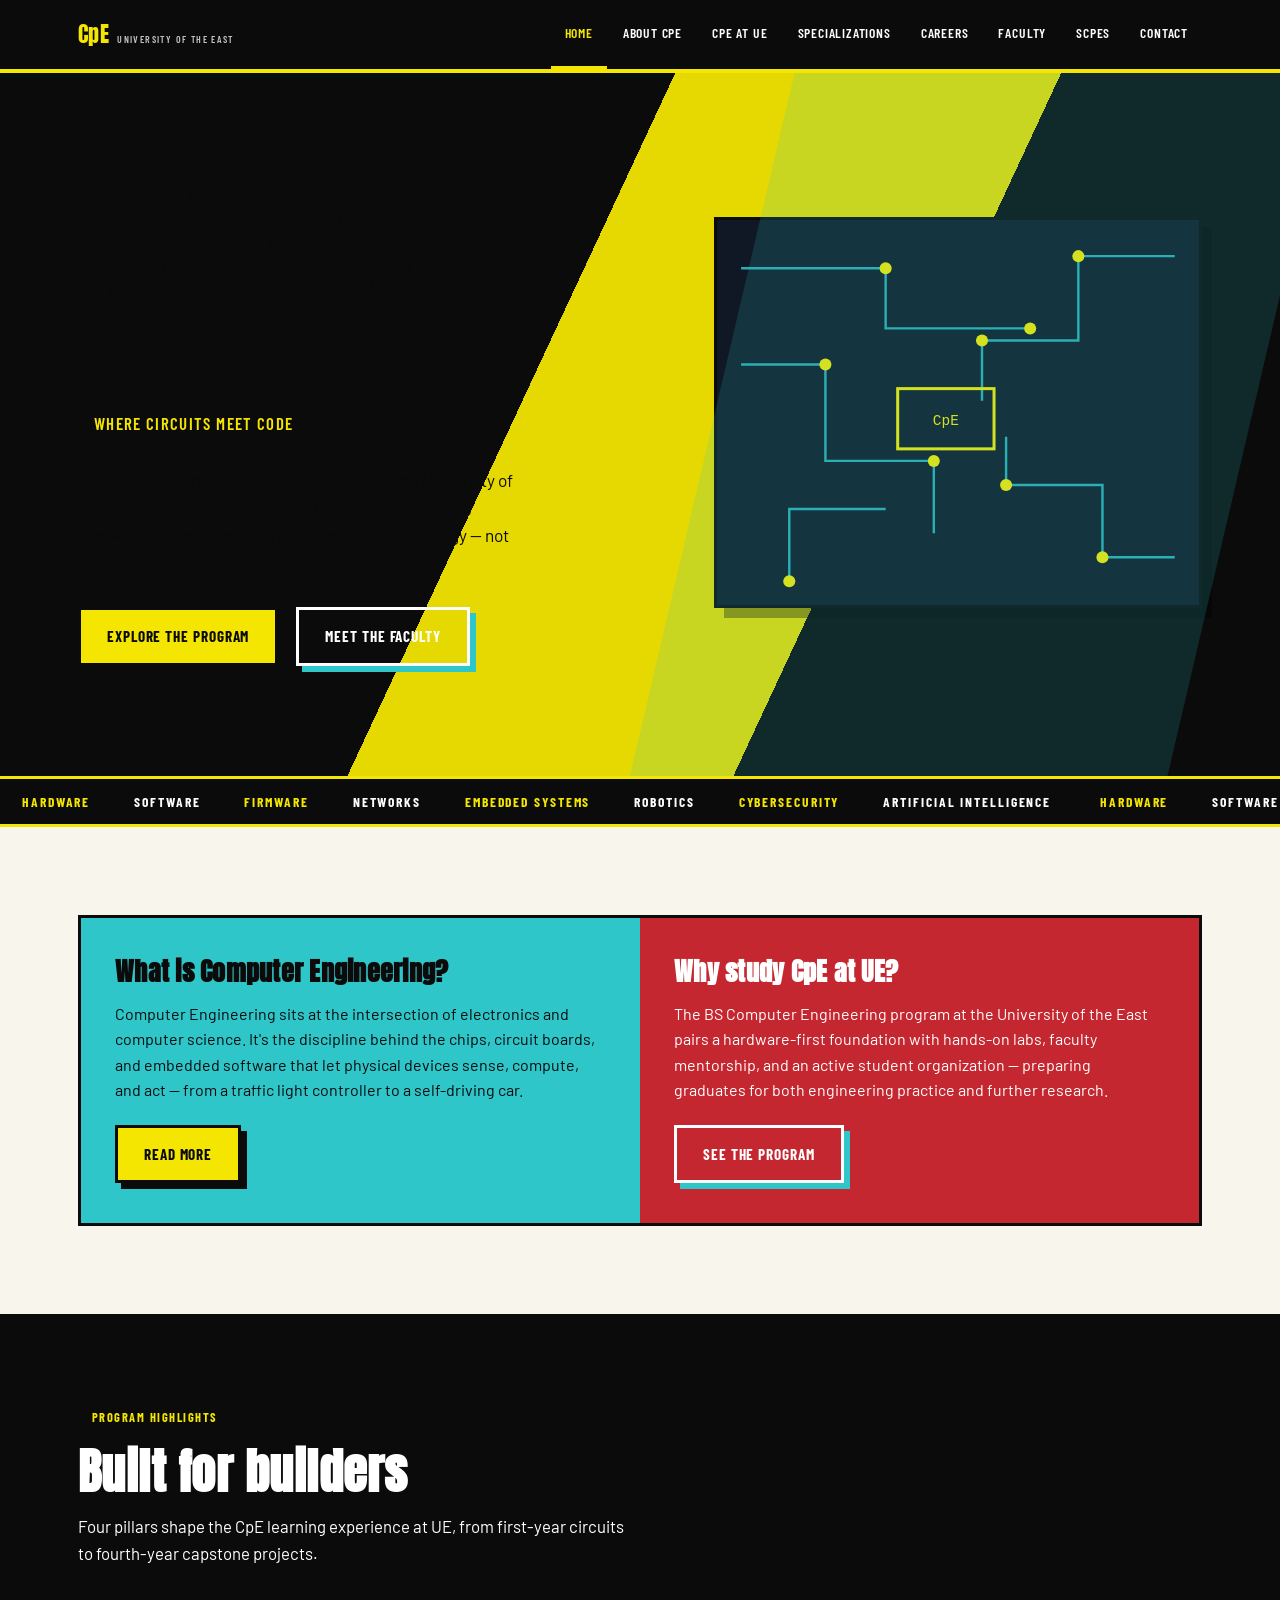
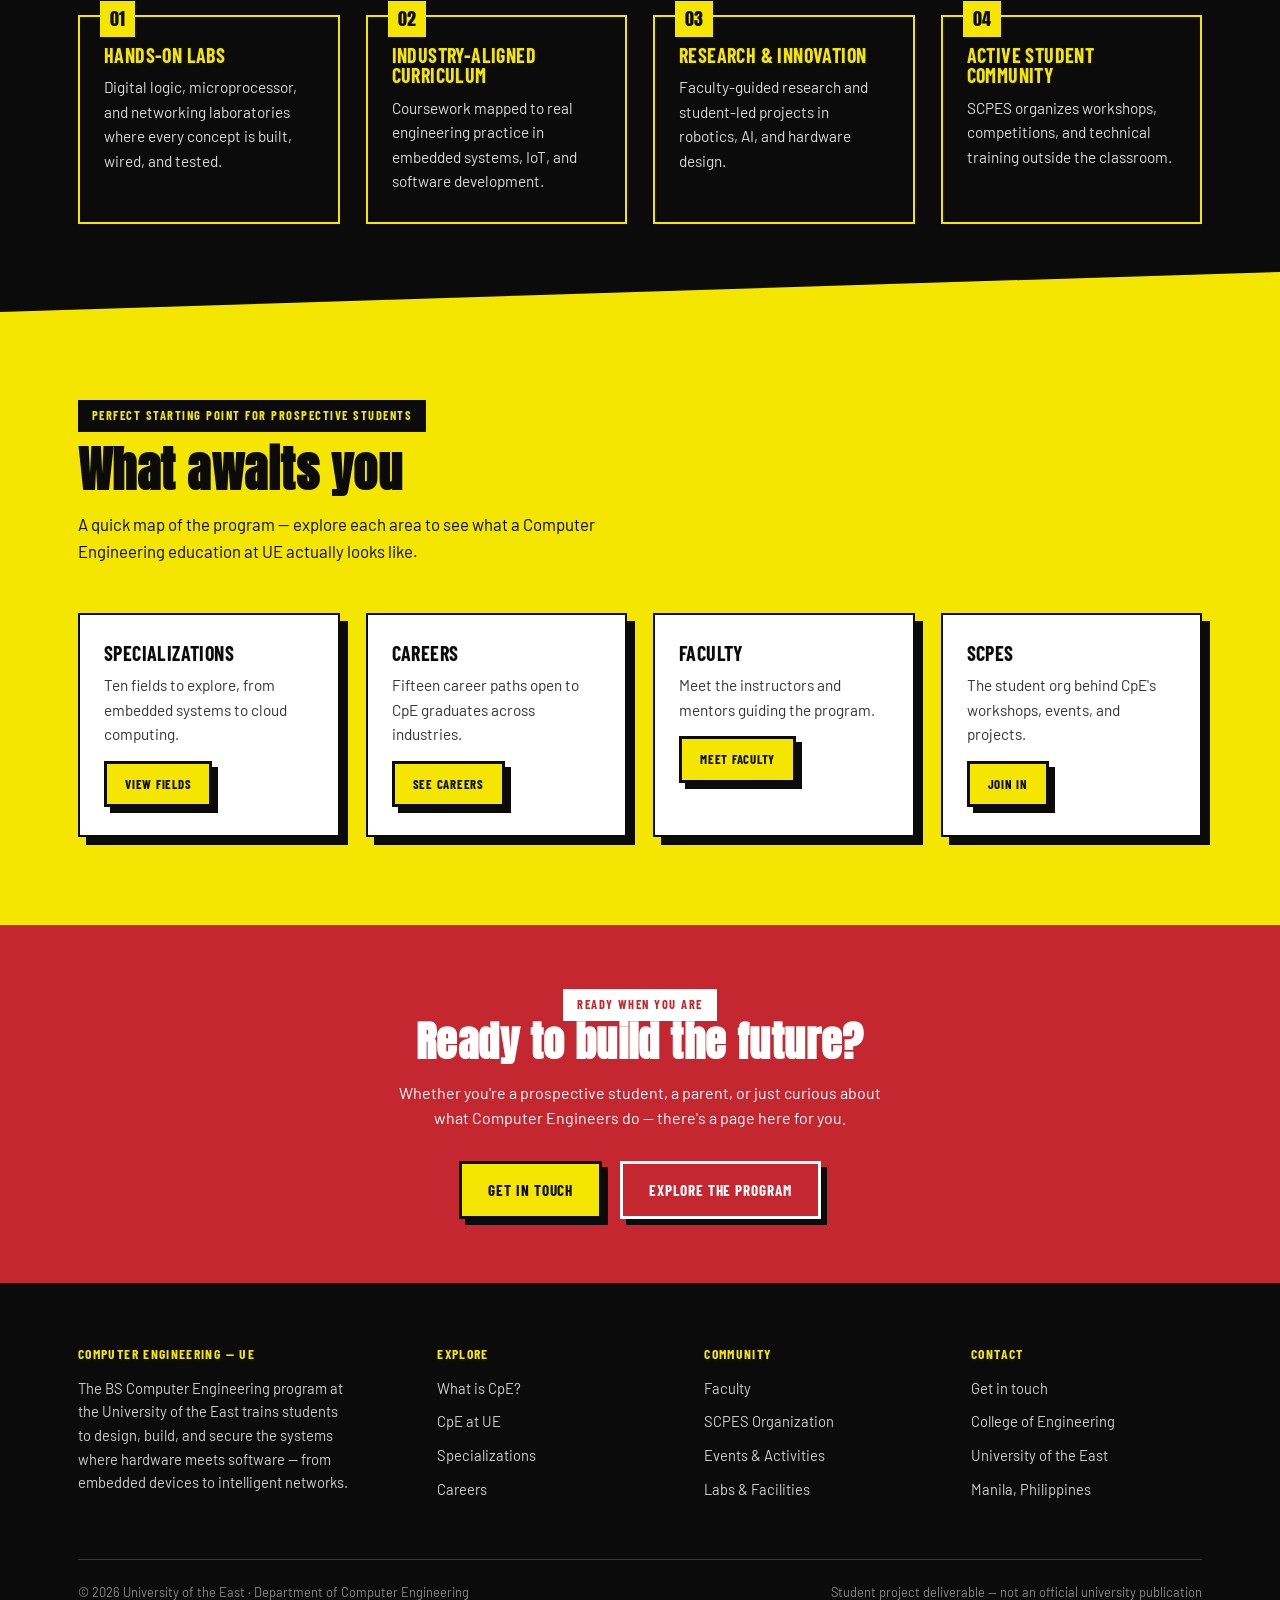
==== index.html @ 178df2a8 "first code" ====
<!DOCTYPE html>
<html lang="en">
<head>
<meta charset="UTF-8">
<meta name="viewport" content="width=device-width, initial-scale=1.0">
<title>Home | UE Computer Engineering</title>
<meta name="description" content="BS Computer Engineering at the University of the East — where circuits meet code.">
<link rel="stylesheet" href="css/style.css">

</head>
<body>
<header class="site-nav">
  <div class="wrap">
    <a href="index.html" class="brand">CpE<small>University&nbsp;of&nbsp;the&nbsp;East</small></a>
    <nav class="nav-links" aria-label="Primary">
      <a href="index.html" class="current">Home</a><a href="about-cpe.html">About CpE</a><a href="cpe-ue.html">CpE at UE</a><a href="specializations.html">Specializations</a><a href="careers.html">Careers</a><a href="faculty.html">Faculty</a><a href="scpes.html">SCPES</a><a href="contact.html">Contact</a>
    </nav>
  </div>
</header>

<section class="hero">
  <div class="wrap">
    <div class="hero-copy">
      <h1><span>COMPUTER</span><span>ENGINEERING</span><span>AT&nbsp;UE</span></h1>
      <span class="subline">Where circuits meet code</span>
      <p class="lede">A four-year Bachelor of Science program at the University of the East for
        students who want to design the hardware, firmware, and systems that power modern
        technology &mdash; not just the software that runs on top of it.</p>
      <div class="btn-row">
        <a class="btn" href="about-cpe.html">Explore the Program</a>
        <a class="btn btn-ghost" href="faculty.html">Meet the Faculty</a>
      </div>
    </div>
    <div class="circuit-panel" aria-hidden="true">
      <svg viewBox="0 0 400 320" xmlns="http://www.w3.org/2000/svg">
        <rect width="400" height="320" fill="#101826"/>
        <g stroke="#2FC6C9" stroke-width="2" fill="none" opacity="0.85">
          <path d="M20 40 H140 V90 H260"/>
          <path d="M20 120 H90 V200 H180 V260"/>
          <path d="M380 30 H300 V100 H220 V150"/>
          <path d="M380 280 H320 V220 H240 V180"/>
          <path d="M60 300 V240 H140"/>
        </g>
        <g fill="#F4E600">
          <circle cx="140" cy="40" r="5"/>
          <circle cx="260" cy="90" r="5"/>
          <circle cx="90" cy="120" r="5"/>
          <circle cx="180" cy="200" r="5"/>
          <circle cx="60" cy="300" r="5"/>
          <circle cx="300" cy="30" r="5"/>
          <circle cx="220" cy="100" r="5"/>
          <circle cx="320" cy="280" r="5"/>
          <circle cx="240" cy="220" r="5"/>
        </g>
        <rect x="150" y="140" width="80" height="50" fill="none" stroke="#F4E600" stroke-width="2.5"/>
        <text x="190" y="170" fill="#F4E600" font-family="monospace" font-size="12" text-anchor="middle">CpE</text>
      </svg>
    </div>
  </div>
</section>

<div class="ticker" aria-hidden="true">
  <div class="ticker-track">
    <span class="hi">HARDWARE</span><span>SOFTWARE</span><span class="hi">FIRMWARE</span><span>NETWORKS</span><span class="hi">EMBEDDED SYSTEMS</span><span>ROBOTICS</span><span class="hi">CYBERSECURITY</span><span>ARTIFICIAL INTELLIGENCE</span>
    <span class="hi">HARDWARE</span><span>SOFTWARE</span><span class="hi">FIRMWARE</span><span>NETWORKS</span><span class="hi">EMBEDDED SYSTEMS</span><span>ROBOTICS</span><span class="hi">CYBERSECURITY</span><span>ARTIFICIAL INTELLIGENCE</span>
  </div>
</div>

<section class="section section-paper">
  <div class="wrap">
    <div class="panel-split">
      <div class="panel panel-teal">
        <h3>What is Computer Engineering?</h3>
        <p>Computer Engineering sits at the intersection of electronics and computer
          science. It's the discipline behind the chips, circuit boards, and embedded
          software that let physical devices sense, compute, and act &mdash; from a
          traffic light controller to a self-driving car.</p>
        <div class="btn-row" style="margin-top:22px;">
          <a class="btn" href="about-cpe.html">Read more</a>
        </div>
      </div>
      <div class="panel panel-red">
        <h3>Why study CpE at UE?</h3>
        <p>The BS Computer Engineering program at the University of the East pairs a
          hardware-first foundation with hands-on labs, faculty mentorship, and an
          active student organization &mdash; preparing graduates for both engineering
          practice and further research.</p>
        <div class="btn-row" style="margin-top:22px;">
          <a class="btn btn-ghost" href="cpe-ue.html">See the program</a>
        </div>
      </div>
    </div>
  </div>
</section>

<section class="section section-ink">
  <div class="wrap">
    <div class="section-head">
      <span class="tag">Program highlights</span>
      <h2>Built for builders</h2>
      <p>Four pillars shape the CpE learning experience at UE, from first-year circuits
        to fourth-year capstone projects.</p>
    </div>
    <div class="grid grid-4">
      <div class="card"><span class="num">01</span><h3>Hands-on labs</h3><p>Digital logic, microprocessor, and networking laboratories where every concept is built, wired, and tested.</p></div>
      <div class="card"><span class="num">02</span><h3>Industry-aligned curriculum</h3><p>Coursework mapped to real engineering practice in embedded systems, IoT, and software development.</p></div>
      <div class="card"><span class="num">03</span><h3>Research &amp; innovation</h3><p>Faculty-guided research and student-led projects in robotics, AI, and hardware design.</p></div>
      <div class="card"><span class="num">04</span><h3>Active student community</h3><p>SCPES organizes workshops, competitions, and technical training outside the classroom.</p></div>
    </div>
  </div>
</section>

<section class="section section-yellow slant-top">
  <div class="wrap">
    <div class="section-head">
      <span class="tag">Perfect starting point for prospective students</span>
      <h2>What awaits you</h2>
      <p>A quick map of the program &mdash; explore each area to see what a Computer
        Engineering education at UE actually looks like.</p>
    </div>
    <div class="grid grid-4">
      <div class="card-light card" style="background:#fff;color:var(--ink);border:2px solid var(--ink);box-shadow:8px 8px 0 var(--ink);">
        <h3 style="color:var(--ink);">Specializations</h3>
        <p style="color:#333;">Ten fields to explore, from embedded systems to cloud computing.</p>
        <p style="margin-top:14px;"><a class="btn" style="padding:10px 18px;font-size:.8rem;" href="specializations.html">View fields</a></p>
      </div>
      <div class="card-light card" style="background:#fff;color:var(--ink);border:2px solid var(--ink);box-shadow:8px 8px 0 var(--ink);">
        <h3 style="color:var(--ink);">Careers</h3>
        <p style="color:#333;">Fifteen career paths open to CpE graduates across industries.</p>
        <p style="margin-top:14px;"><a class="btn" style="padding:10px 18px;font-size:.8rem;" href="careers.html">See careers</a></p>
      </div>
      <div class="card-light card" style="background:#fff;color:var(--ink);border:2px solid var(--ink);box-shadow:8px 8px 0 var(--ink);">
        <h3 style="color:var(--ink);">Faculty</h3>
        <p style="color:#333;">Meet the instructors and mentors guiding the program.</p>
        <p style="margin-top:14px;"><a class="btn" style="padding:10px 18px;font-size:.8rem;" href="faculty.html">Meet faculty</a></p>
      </div>
      <div class="card-light card" style="background:#fff;color:var(--ink);border:2px solid var(--ink);box-shadow:8px 8px 0 var(--ink);">
        <h3 style="color:var(--ink);">SCPES</h3>
        <p style="color:#333;">The student org behind CpE's workshops, events, and projects.</p>
        <p style="margin-top:14px;"><a class="btn" style="padding:10px 18px;font-size:.8rem;" href="scpes.html">Join in</a></p>
      </div>
    </div>
  </div>
</section>

<section class="cta-band">
  <div class="wrap">
    <span class="tag" style="background:#fff;color:var(--red);">Ready when you are</span>
    <h2>Ready to build the future?</h2>
    <p>Whether you're a prospective student, a parent, or just curious about what
      Computer Engineers do &mdash; there's a page here for you.</p>
    <div class="btn-row">
      <a class="btn" href="contact.html">Get in touch</a>
      <a class="btn btn-ghost" style="box-shadow:6px 6px 0 var(--ink);" href="cpe-ue.html">Explore the program</a>
    </div>
  </div>
</section>

<footer>
  <div class="wrap">
    <div class="footer-grid">
      <div>
        <h4>Computer Engineering &mdash; UE</h4>
        <p style="color:#CFCFCF;font-size:.92rem;max-width:34ch;">
          The BS Computer Engineering program at the University of the East trains
          students to design, build, and secure the systems where hardware meets
          software &mdash; from embedded devices to intelligent networks.
        </p>
      </div>
      <div>
        <h4>Explore</h4>
        <ul>
          <li><a href="about-cpe.html">What is CpE?</a></li>
          <li><a href="cpe-ue.html">CpE at UE</a></li>
          <li><a href="specializations.html">Specializations</a></li>
          <li><a href="careers.html">Careers</a></li>
        </ul>
      </div>
      <div>
        <h4>Community</h4>
        <ul>
          <li><a href="faculty.html">Faculty</a></li>
          <li><a href="scpes.html">SCPES Organization</a></li>
          <li><a href="scpes.html#events">Events &amp; Activities</a></li>
          <li><a href="cpe-ue.html#labs">Labs &amp; Facilities</a></li>
        </ul>
      </div>
      <div>
        <h4>Contact</h4>
        <ul>
          <li><a href="contact.html">Get in touch</a></li>
          <li>College of Engineering</li>
          <li>University of the East</li>
          <li>Manila, Philippines</li>
        </ul>
      </div>
    </div>
    <div class="footer-bottom">
      <span>&copy; 2026 University of the East &middot; Department of Computer Engineering</span>
      <span>Student project deliverable &mdash; not an official university publication</span>
    </div>
  </div>
</footer>
</body>
</html>
---- css/style.css ----
/* ============================================================
   UE COMPUTER ENGINEERING — SITE STYLESHEET
   Visual language borrowed from the Persona 4 Revival hype page:
   acid yellow / ink black / circuit teal, diagonal cuts, chunky
   outlined buttons, condensed poster type. Grounded in the CpE
   subject with a circuit-trace motif instead of game artwork.
   ============================================================ */

@import url('https://fonts.googleapis.com/css2?family=Anton&family=Barlow+Condensed:wght@500;600;700&family=Barlow:wght@400;500;600&display=swap');

:root{
  --yellow:#F4E600;
  --yellow-deep:#D9CE00;
  --ink:#0B0B0C;
  --ink-soft:#17181B;
  --navy:#101826;
  --navy-soft:#1B2740;
  --teal:#2FC6C9;
  --teal-deep:#1D9EA1;
  --red:#C4272F;
  --paper:#F7F5EC;
  --line:rgba(0,0,0,.18);
  --line-light:rgba(255,255,255,.18);

  --font-display:'Anton', sans-serif;
  --font-head:'Barlow Condensed', sans-serif;
  --font-body:'Barlow', sans-serif;

  --maxw:1180px;
}

*{box-sizing:border-box;}
html{scroll-behavior:smooth;}
body{
  margin:0;
  font-family:var(--font-body);
  color:var(--ink);
  background:var(--paper);
  line-height:1.6;
  -webkit-font-smoothing:antialiased;
}
img{max-width:100%;display:block;}
a{color:inherit;text-decoration:none;}
ul{margin:0;padding:0;list-style:none;}
h1,h2,h3,h4{margin:0;font-family:var(--font-display);letter-spacing:.01em;line-height:1.02;}
p{max-width:62ch;}
:focus-visible{outline:3px solid var(--teal);outline-offset:2px;}

.wrap{max-width:var(--maxw);margin:0 auto;padding:0 28px;}

/* ---------- NAV ---------- */
.site-nav{
  position:sticky;top:0;z-index:50;
  background:var(--ink);
  border-bottom:4px solid var(--yellow);
}
.site-nav .wrap{
  display:flex;align-items:center;justify-content:space-between;
  min-height:66px;
}
.brand{
  display:flex;align-items:baseline;gap:8px;
  font-family:var(--font-display);
  color:var(--yellow);
  font-size:1.35rem;
  letter-spacing:.02em;
}
.brand small{
  font-family:var(--font-head);
  color:#fff;
  font-size:.62rem;
  letter-spacing:.14em;
  font-weight:600;
  text-transform:uppercase;
  opacity:.75;
}
.nav-links{
  display:flex;flex-wrap:wrap;gap:2px;
  font-family:var(--font-head);
  font-weight:600;
  font-size:.85rem;
  letter-spacing:.06em;
  text-transform:uppercase;
}
.nav-links a{
  color:#fff;
  padding:22px 14px;
  display:inline-block;
  border-bottom:3px solid transparent;
  transition:color .15s ease, border-color .15s ease;
}
.nav-links a:hover{color:var(--yellow);}
.nav-links a.current{color:var(--yellow);border-color:var(--yellow);}

/* ---------- BUTTONS ---------- */
.btn{
  display:inline-flex;align-items:center;gap:10px;
  font-family:var(--font-head);
  font-weight:700;
  font-size:.95rem;
  letter-spacing:.06em;
  text-transform:uppercase;
  padding:14px 26px;
  border:3px solid var(--ink);
  background:var(--yellow);
  color:var(--ink);
  box-shadow:6px 6px 0 var(--ink);
  transition:transform .12s ease, box-shadow .12s ease;
}
.btn:hover{transform:translate(-3px,-3px);box-shadow:9px 9px 0 var(--ink);}
.btn:active{transform:translate(0,0);box-shadow:3px 3px 0 var(--ink);}
.btn-ghost{
  background:transparent;
  color:#fff;
  border-color:#fff;
  box-shadow:6px 6px 0 var(--teal);
}
.btn-ghost:hover{box-shadow:9px 9px 0 var(--teal);}
.btn-row{display:flex;flex-wrap:wrap;gap:18px;margin-top:30px;}

/* ---------- LABEL / TAG ---------- */
.tag{
  display:inline-block;
  font-family:var(--font-head);
  font-weight:700;
  font-size:.78rem;
  letter-spacing:.12em;
  text-transform:uppercase;
  background:var(--ink);
  color:var(--yellow);
  padding:6px 14px;
}
.tag-teal{background:var(--teal);color:var(--ink);}

/* ---------- HERO ---------- */
.hero{
  position:relative;
  background:var(--ink);
  color:#fff;
  overflow:hidden;
  padding:86px 0 110px;
}
.hero::before{
  content:"";
  position:absolute;inset:0;
  background:
    linear-gradient(115deg, transparent 0 42%, var(--yellow) 42% 66%, transparent 66% 100%);
  opacity:.94;
}
.hero::after{
  content:"";
  position:absolute; right:-6%; top:-15%;
  width:60%; height:140%;
  background:var(--teal);
  clip-path:polygon(30% 0, 100% 0, 70% 100%, 0% 100%);
  opacity:.16;
}
.hero .wrap{position:relative;display:grid;grid-template-columns:1.1fr .9fr;gap:40px;align-items:center;}
.hero-copy h1{
  font-size:clamp(2.6rem, 6vw, 4.6rem);
  color:var(--ink);
  text-shadow:3px 3px 0 rgba(255,255,255,.0);
}
.hero-copy h1 span{display:block;}
.hero-copy .subline{
  margin-top:18px;
  display:inline-block;
  background:var(--ink);
  color:var(--yellow);
  font-family:var(--font-head);
  font-weight:600;
  letter-spacing:.08em;
  text-transform:uppercase;
  font-size:1.05rem;
  padding:8px 16px;
}
.hero-copy p.lede{
  color:var(--ink);
  margin-top:22px;
  font-size:1.08rem;
  max-width:46ch;
}
.circuit-panel{
  position:relative;
  background:var(--navy);
  border:3px solid var(--ink);
  min-height:280px;
  box-shadow:10px 10px 0 rgba(0,0,0,.35);
}
.circuit-panel svg{width:100%;height:100%;display:block;}

/* ---------- TICKER ---------- */
.ticker{
  background:var(--ink);
  border-top:3px solid var(--yellow);
  border-bottom:3px solid var(--yellow);
  overflow:hidden;
  white-space:nowrap;
}
.ticker-track{
  display:inline-block;
  padding:12px 0;
  font-family:var(--font-head);
  font-weight:700;
  letter-spacing:.14em;
  text-transform:uppercase;
  font-size:.85rem;
  color:var(--yellow);
  animation:scroll-left 26s linear infinite;
}
.ticker-track span{padding:0 22px;color:#fff;}
.ticker-track span.hi{color:var(--yellow);}
@keyframes scroll-left{
  from{transform:translateX(0);}
  to{transform:translateX(-50%);}
}
@media (prefers-reduced-motion: reduce){
  .ticker-track{animation:none;}
}

/* ---------- SECTION SCAFFOLDING ---------- */
.section{padding:88px 0;position:relative;}
.section-yellow{background:var(--yellow);}
.section-ink{background:var(--ink);color:#fff;}
.section-navy{background:var(--navy);color:#fff;}
.section-paper{background:var(--paper);}

.section-head{margin-bottom:48px;max-width:70ch;}
.section-head h2{
  font-size:clamp(1.9rem, 4vw, 3rem);
}
.section-head .tag{margin-bottom:14px;}
.section-head p{margin-top:16px;font-size:1.05rem;}

.diag-top{clip-path:polygon(0 0, 100% 0, 100% 100%, 0 100%);}
.section.slant-top{margin-top:-40px;padding-top:128px;clip-path:polygon(0 40px,100% 0,100% 100%,0 100%);}
.section.slant-bottom-cut{clip-path:polygon(0 0,100% 0,100% calc(100% - 40px),0 100%);}

/* ---------- GRIDS / CARDS ---------- */
.grid{display:grid;gap:26px;}
.grid-2{grid-template-columns:repeat(2,1fr);}
.grid-3{grid-template-columns:repeat(3,1fr);}
.grid-4{grid-template-columns:repeat(4,1fr);}

.card{
  background:var(--ink);
  color:#fff;
  border:2px solid var(--yellow);
  padding:28px 24px;
  position:relative;
}
.card h3{font-family:var(--font-head);font-weight:700;font-size:1.25rem;text-transform:uppercase;letter-spacing:.02em;color:var(--yellow);margin-bottom:10px;}
.card p{color:#DADADA;font-size:.96rem;margin:0;}
.card .num{
  position:absolute;top:-16px;left:20px;
  background:var(--yellow);color:var(--ink);
  font-family:var(--font-display);
  font-size:1.1rem;
  padding:4px 10px;
}

.card-light{
  background:#fff;
  color:var(--ink);
  border:2px solid var(--ink);
  box-shadow:8px 8px 0 var(--teal);
}
.card-light h3{color:var(--ink);}
.card-light p{color:#333;}

.panel-split{display:grid;grid-template-columns:1fr 1fr;gap:0;border:3px solid var(--ink);}
.panel{padding:40px 34px;}
.panel-teal{background:var(--teal);color:var(--ink);}
.panel-red{background:var(--red);color:#fff;}
.panel h3{font-size:1.6rem;font-family:var(--font-display);margin-bottom:12px;}

/* ---------- LISTS ---------- */
.check-list li{
  position:relative;padding-left:30px;margin-bottom:12px;font-size:1rem;
}
.check-list li::before{
  content:"▸";position:absolute;left:0;top:0;color:var(--teal);font-weight:700;font-size:1.1rem;
}
.section-ink .check-list li::before,
.section-navy .check-list li::before{color:var(--yellow);}

/* ---------- TABLE (careers) ---------- */
.role-list{display:grid;gap:18px;}
.role{
  display:grid;grid-template-columns:220px 1fr;gap:24px;
  background:#fff;border:2px solid var(--ink);padding:22px 26px;
  box-shadow:6px 6px 0 rgba(0,0,0,.08);
}
.role h3{font-family:var(--font-head);font-weight:700;font-size:1.1rem;text-transform:uppercase;color:var(--ink);}
.role p{margin:0;font-size:.95rem;color:#333;}

/* ---------- FACULTY ---------- */
.faculty-card{
  background:#fff;border:2px solid var(--ink);
  box-shadow:8px 8px 0 var(--yellow-deep);
}
.faculty-photo{
  aspect-ratio:4/3.4;
  background:var(--navy);
  display:flex;align-items:center;justify-content:center;
  border-bottom:2px solid var(--ink);
}
.faculty-body{padding:20px 22px;}
.faculty-body h3{font-family:var(--font-head);font-weight:700;font-size:1.15rem;text-transform:uppercase;}
.faculty-role{color:var(--teal-deep);font-family:var(--font-head);font-weight:600;font-size:.85rem;letter-spacing:.05em;text-transform:uppercase;margin:4px 0 10px;}
.faculty-body p{font-size:.92rem;color:#333;margin:0;}

/* ---------- CTA BAND ---------- */
.cta-band{
  background:var(--red);
  color:#fff;
  padding:64px 0;
  text-align:center;
}
.cta-band h2{font-size:clamp(1.8rem,4vw,2.6rem);}
.cta-band p{margin:16px auto 0;color:#fff;max-width:56ch;}
.cta-band .btn-row{justify-content:center;}

/* ---------- FOOTER ---------- */
footer{background:var(--ink);color:#fff;padding:64px 0 26px;}
.footer-grid{display:grid;grid-template-columns:1.4fr 1fr 1fr 1fr;gap:36px;margin-bottom:48px;}
.footer-grid h4{
  font-family:var(--font-head);font-weight:700;font-size:.85rem;
  letter-spacing:.1em;text-transform:uppercase;color:var(--yellow);margin-bottom:16px;
}
.footer-grid li{margin-bottom:10px;font-size:.92rem;color:#CFCFCF;}
.footer-grid a:hover{color:var(--yellow);}
.footer-bottom{
  border-top:1px solid var(--line-light);
  padding-top:22px;
  display:flex;justify-content:space-between;flex-wrap:wrap;gap:10px;
  font-size:.8rem;color:#8a8a8a;
}

/* ---------- FAQ (accordion-free, CSS details) ---------- */
details.faq{
  background:#fff;border:2px solid var(--ink);margin-bottom:14px;padding:0;
}
details.faq summary{
  cursor:pointer;padding:18px 22px;font-family:var(--font-head);font-weight:700;
  text-transform:uppercase;letter-spacing:.02em;font-size:1rem;
  list-style:none;display:flex;justify-content:space-between;align-items:center;
}
details.faq summary::-webkit-details-marker{display:none;}
details.faq summary::after{content:"+";font-family:var(--font-display);font-size:1.3rem;color:var(--teal-deep);}
details.faq[open] summary::after{content:"–";}
details.faq .faq-a{padding:0 22px 20px;color:#333;font-size:.96rem;}

/* ---------- PAGE HEADER (sub-pages) ---------- */
.page-header{
  background:var(--ink);color:#fff;padding:56px 0 70px;position:relative;overflow:hidden;
}
.page-header::after{
  content:"";position:absolute;right:-4%;top:-30%;width:46%;height:180%;
  background:var(--teal);opacity:.14;
  clip-path:polygon(35% 0,100% 0,65% 100%,0 100%);
}
.page-header .tag{margin-bottom:16px;}
.page-header h1{font-size:clamp(2.1rem,5vw,3.3rem);color:var(--yellow);position:relative;}
.page-header p{color:#DADADA;margin-top:14px;font-size:1.05rem;position:relative;}
.crumb{font-family:var(--font-head);font-size:.8rem;letter-spacing:.08em;text-transform:uppercase;color:var(--teal);margin-bottom:10px;position:relative;}

/* ---------- RESPONSIVE ---------- */
@media (max-width:900px){
  .hero .wrap{grid-template-columns:1fr;}
  .grid-4{grid-template-columns:repeat(2,1fr);}
  .grid-3{grid-template-columns:repeat(2,1fr);}
  .grid-2{grid-template-columns:1fr;}
  .panel-split{grid-template-columns:1fr;}
  .footer-grid{grid-template-columns:1fr 1fr;}
  .role{grid-template-columns:1fr;}
}
@media (max-width:640px){
  .site-nav .wrap{flex-direction:column;align-items:flex-start;gap:0;}
  .nav-links{padding-bottom:10px;}
  .nav-links a{padding:10px 10px;}
  .grid-4,.grid-3{grid-template-columns:1fr;}
  .footer-grid{grid-template-columns:1fr;}
  .hero{padding:56px 0 70px;}
  .section{padding:60px 0;}
}
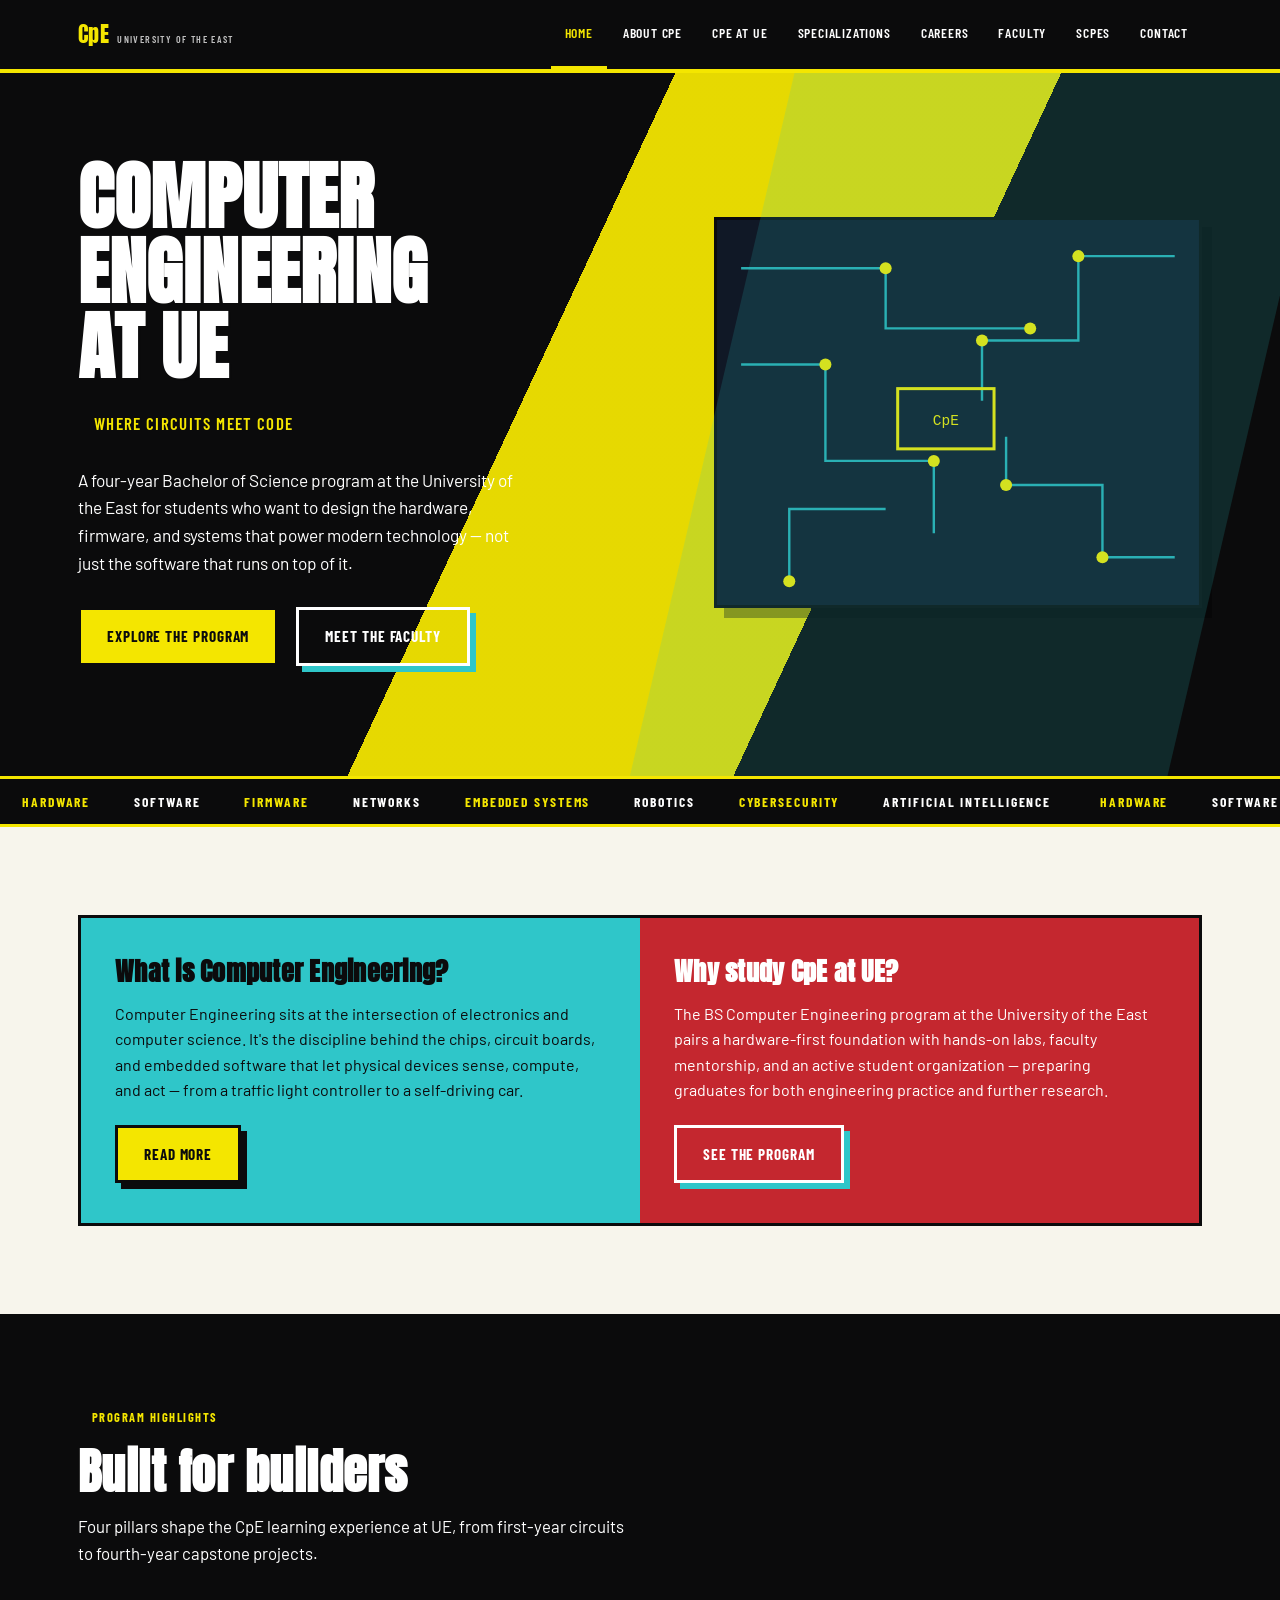
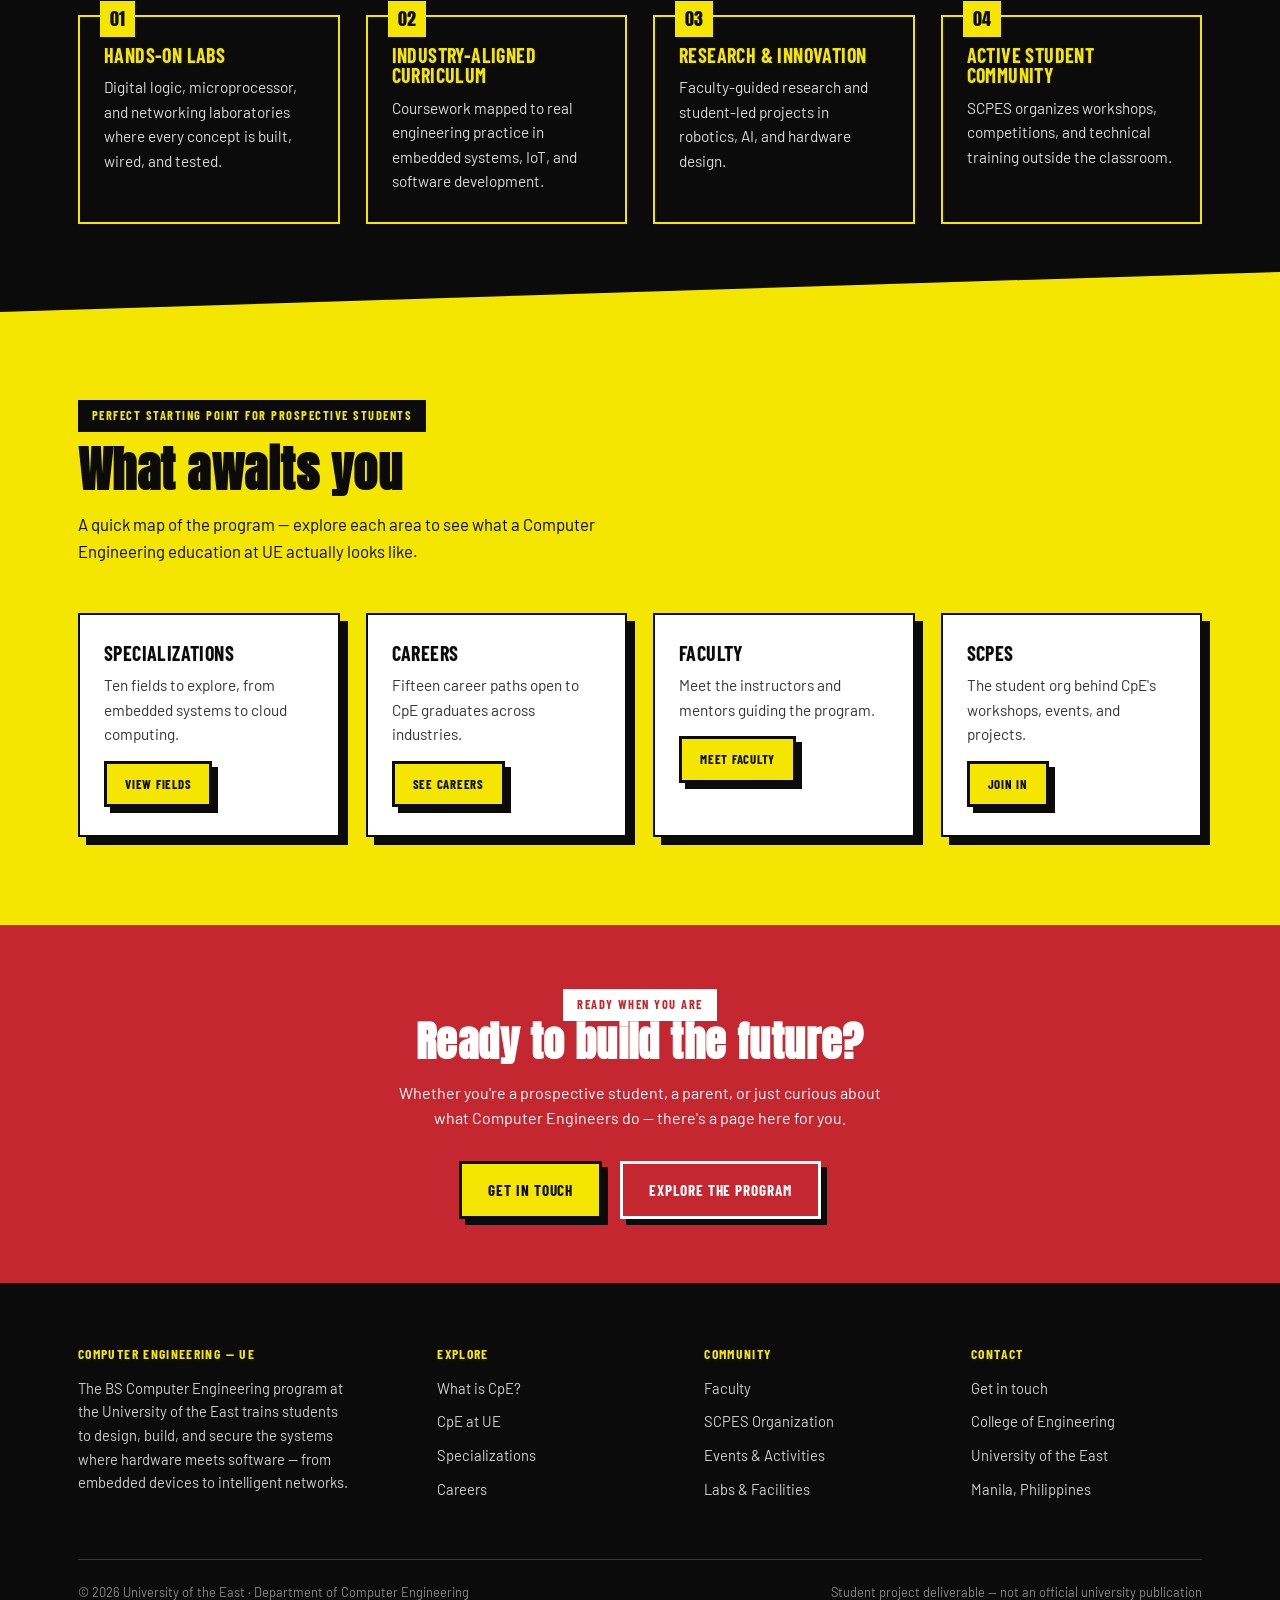
==== commit ff9be57a: "Added assets folder, images folder and updated faculty with images." ====
--- a/index.html
+++ b/index.html
@@ -5,7 +5,7 @@
 <meta name="viewport" content="width=device-width, initial-scale=1.0">
 <title>Home | UE Computer Engineering</title>
 <meta name="description" content="BS Computer Engineering at the University of the East — where circuits meet code.">
-<link rel="stylesheet" href="css/style.css">
+<link rel="stylesheet" href="assets/css/style.css">
 
 </head>
 <body>
--- a/assets/css/style.css
+++ b/assets/css/style.css
@@ -0,0 +1,386 @@
+/* ============================================================
+   UE COMPUTER ENGINEERING — SITE STYLESHEET
+   Visual language borrowed from the Persona 4 Revival hype page:
+   acid yellow / ink black / circuit teal, diagonal cuts, chunky
+   outlined buttons, condensed poster type. Grounded in the CpE
+   subject with a circuit-trace motif instead of game artwork.
+   ============================================================ */
+
+@import url('https://fonts.googleapis.com/css2?family=Anton&family=Barlow+Condensed:wght@500;600;700&family=Barlow:wght@400;500;600&display=swap');
+
+:root{
+  --yellow:#F4E600;
+  --yellow-deep:#D9CE00;
+  --ink:#0B0B0C;
+  --ink-soft:#17181B;
+  --navy:#101826;
+  --navy-soft:#1B2740;
+  --teal:#2FC6C9;
+  --teal-deep:#1D9EA1;
+  --red:#C4272F;
+  --paper:#F7F5EC;
+  --line:rgba(0,0,0,.18);
+  --line-light:rgba(255,255,255,.18);
+
+  --font-display:'Anton', sans-serif;
+  --font-head:'Barlow Condensed', sans-serif;
+  --font-body:'Barlow', sans-serif;
+
+  --maxw:1180px;
+}
+
+*{box-sizing:border-box;}
+html{scroll-behavior:smooth;}
+body{
+  margin:0;
+  font-family:var(--font-body);
+  color:var(--ink);
+  background:var(--paper);
+  line-height:1.6;
+  -webkit-font-smoothing:antialiased;
+}
+img{max-width:100%;display:block;}
+a{color:inherit;text-decoration:none;}
+ul{margin:0;padding:0;list-style:none;}
+h1,h2,h3,h4{margin:0;font-family:var(--font-display);letter-spacing:.01em;line-height:1.02;}
+p{max-width:62ch;}
+:focus-visible{outline:3px solid var(--teal);outline-offset:2px;}
+
+.wrap{max-width:var(--maxw);margin:0 auto;padding:0 28px;}
+
+/* ---------- NAV ---------- */
+.site-nav{
+  position:sticky;top:0;z-index:50;
+  background:var(--ink);
+  border-bottom:4px solid var(--yellow);
+}
+.site-nav .wrap{
+  display:flex;align-items:center;justify-content:space-between;
+  min-height:66px;
+}
+.brand{
+  display:flex;align-items:baseline;gap:8px;
+  font-family:var(--font-display);
+  color:var(--yellow);
+  font-size:1.35rem;
+  letter-spacing:.02em;
+}
+.brand small{
+  font-family:var(--font-head);
+  color:#fff;
+  font-size:.62rem;
+  letter-spacing:.14em;
+  font-weight:600;
+  text-transform:uppercase;
+  opacity:.75;
+}
+.nav-links{
+  display:flex;flex-wrap:wrap;gap:2px;
+  font-family:var(--font-head);
+  font-weight:600;
+  font-size:.85rem;
+  letter-spacing:.06em;
+  text-transform:uppercase;
+}
+.nav-links a{
+  color:#fff;
+  padding:22px 14px;
+  display:inline-block;
+  border-bottom:3px solid transparent;
+  transition:color .15s ease, border-color .15s ease;
+}
+.nav-links a:hover{color:var(--yellow);}
+.nav-links a.current{color:var(--yellow);border-color:var(--yellow);}
+
+/* ---------- BUTTONS ---------- */
+.btn{
+  display:inline-flex;align-items:center;gap:10px;
+  font-family:var(--font-head);
+  font-weight:700;
+  font-size:.95rem;
+  letter-spacing:.06em;
+  text-transform:uppercase;
+  padding:14px 26px;
+  border:3px solid var(--ink);
+  background:var(--yellow);
+  color:var(--ink);
+  box-shadow:6px 6px 0 var(--ink);
+  transition:transform .12s ease, box-shadow .12s ease;
+}
+.btn:hover{transform:translate(-3px,-3px);box-shadow:9px 9px 0 var(--ink);}
+.btn:active{transform:translate(0,0);box-shadow:3px 3px 0 var(--ink);}
+.btn-ghost{
+  background:transparent;
+  color:#fff;
+  border-color:#fff;
+  box-shadow:6px 6px 0 var(--teal);
+}
+.btn-ghost:hover{box-shadow:9px 9px 0 var(--teal);}
+.btn-row{display:flex;flex-wrap:wrap;gap:18px;margin-top:30px;}
+
+/* ---------- LABEL / TAG ---------- */
+.tag{
+  display:inline-block;
+  font-family:var(--font-head);
+  font-weight:700;
+  font-size:.78rem;
+  letter-spacing:.12em;
+  text-transform:uppercase;
+  background:var(--ink);
+  color:var(--yellow);
+  padding:6px 14px;
+}
+.tag-teal{background:var(--teal);color:var(--ink);}
+
+/* ---------- HERO ---------- */
+.hero{
+  position:relative;
+  background:var(--ink);
+  color:#fff;
+  overflow:hidden;
+  padding:86px 0 110px;
+}
+.hero::before{
+  content:"";
+  position:absolute;inset:0;
+  background:
+    linear-gradient(115deg, transparent 0 42%, var(--yellow) 42% 66%, transparent 66% 100%);
+  opacity:.94;
+}
+.hero::after{
+  content:"";
+  position:absolute; right:-6%; top:-15%;
+  width:60%; height:140%;
+  background:var(--teal);
+  clip-path:polygon(30% 0, 100% 0, 70% 100%, 0% 100%);
+  opacity:.16;
+}
+.hero .wrap{position:relative;display:grid;grid-template-columns:1.1fr .9fr;gap:40px;align-items:center;}
+.hero-copy h1{
+  font-size:clamp(2.6rem, 6vw, 4.6rem);
+  color:#fff;
+  text-shadow:2px 2px 0 var(--ink);
+}
+.hero-copy h1 span{display:block;}
+.hero-copy .subline{
+  margin-top:18px;
+  display:inline-block;
+  background:var(--ink);
+  color:var(--yellow);
+  font-family:var(--font-head);
+  font-weight:600;
+  letter-spacing:.08em;
+  text-transform:uppercase;
+  font-size:1.05rem;
+  padding:8px 16px;
+}
+.hero-copy p.lede{
+  color:#fff;
+  margin-top:22px;
+  font-size:1.08rem;
+  max-width:46ch;
+}
+.circuit-panel{
+  position:relative;
+  background:var(--navy);
+  border:3px solid var(--ink);
+  min-height:280px;
+  box-shadow:10px 10px 0 rgba(0,0,0,.35);
+}
+.circuit-panel svg{width:100%;height:100%;display:block;}
+
+/* ---------- TICKER ---------- */
+.ticker{
+  background:var(--ink);
+  border-top:3px solid var(--yellow);
+  border-bottom:3px solid var(--yellow);
+  overflow:hidden;
+  white-space:nowrap;
+}
+.ticker-track{
+  display:inline-block;
+  padding:12px 0;
+  font-family:var(--font-head);
+  font-weight:700;
+  letter-spacing:.14em;
+  text-transform:uppercase;
+  font-size:.85rem;
+  color:var(--yellow);
+  animation:scroll-left 26s linear infinite;
+}
+.ticker-track span{padding:0 22px;color:#fff;}
+.ticker-track span.hi{color:var(--yellow);}
+@keyframes scroll-left{
+  from{transform:translateX(0);}
+  to{transform:translateX(-50%);}
+}
+@media (prefers-reduced-motion: reduce){
+  .ticker-track{animation:none;}
+}
+
+/* ---------- SECTION SCAFFOLDING ---------- */
+.section{padding:88px 0;position:relative;}
+.section-yellow{background:var(--yellow);}
+.section-ink{background:var(--ink);color:#fff;}
+.section-navy{background:var(--navy);color:#fff;}
+.section-paper{background:var(--paper);}
+
+.section-head{margin-bottom:48px;max-width:70ch;}
+.section-head h2{
+  font-size:clamp(1.9rem, 4vw, 3rem);
+}
+.section-head .tag{margin-bottom:14px;}
+.section-head p{margin-top:16px;font-size:1.05rem;}
+
+.diag-top{clip-path:polygon(0 0, 100% 0, 100% 100%, 0 100%);}
+.section.slant-top{margin-top:-40px;padding-top:128px;clip-path:polygon(0 40px,100% 0,100% 100%,0 100%);}
+.section.slant-bottom-cut{clip-path:polygon(0 0,100% 0,100% calc(100% - 40px),0 100%);}
+
+/* ---------- GRIDS / CARDS ---------- */
+.grid{display:grid;gap:26px;}
+.grid-2{grid-template-columns:repeat(2,1fr);}
+.grid-3{grid-template-columns:repeat(3,1fr);}
+.grid-4{grid-template-columns:repeat(4,1fr);}
+
+.card{
+  background:var(--ink);
+  color:#fff;
+  border:2px solid var(--yellow);
+  padding:28px 24px;
+  position:relative;
+}
+.card h3{font-family:var(--font-head);font-weight:700;font-size:1.25rem;text-transform:uppercase;letter-spacing:.02em;color:var(--yellow);margin-bottom:10px;}
+.card p{color:#DADADA;font-size:.96rem;margin:0;}
+.card .num{
+  position:absolute;top:-16px;left:20px;
+  background:var(--yellow);color:var(--ink);
+  font-family:var(--font-display);
+  font-size:1.1rem;
+  padding:4px 10px;
+}
+
+.card-light{
+  background:#fff;
+  color:var(--ink);
+  border:2px solid var(--ink);
+  box-shadow:8px 8px 0 var(--teal);
+}
+.card-light h3{color:var(--ink);}
+.card-light p{color:#333;}
+
+.panel-split{display:grid;grid-template-columns:1fr 1fr;gap:0;border:3px solid var(--ink);}
+.panel{padding:40px 34px;}
+.panel-teal{background:var(--teal);color:var(--ink);}
+.panel-red{background:var(--red);color:#fff;}
+.panel h3{font-size:1.6rem;font-family:var(--font-display);margin-bottom:12px;}
+
+/* ---------- LISTS ---------- */
+.check-list li{
+  position:relative;padding-left:30px;margin-bottom:12px;font-size:1rem;
+}
+.check-list li::before{
+  content:"▸";position:absolute;left:0;top:0;color:var(--teal);font-weight:700;font-size:1.1rem;
+}
+.section-ink .check-list li::before,
+.section-navy .check-list li::before{color:var(--yellow);}
+
+/* ---------- TABLE (careers) ---------- */
+.role-list{display:grid;gap:18px;}
+.role{
+  display:grid;grid-template-columns:220px 1fr;gap:24px;
+  background:#fff;border:2px solid var(--ink);padding:22px 26px;
+  box-shadow:6px 6px 0 rgba(0,0,0,.08);
+}
+.role h3{font-family:var(--font-head);font-weight:700;font-size:1.1rem;text-transform:uppercase;color:var(--ink);}
+.role p{margin:0;font-size:.95rem;color:#333;}
+
+/* ---------- FACULTY ---------- */
+.faculty-card{
+  background:#fff;border:2px solid var(--ink);
+  box-shadow:8px 8px 0 var(--yellow-deep);
+}
+.faculty-photo{
+  aspect-ratio:4/3.4;
+  background:var(--navy);
+  display:flex;align-items:center;justify-content:center;
+  border-bottom:2px solid var(--ink);
+}
+.faculty-body{padding:20px 22px;}
+.faculty-body h3{font-family:var(--font-head);font-weight:700;font-size:1.15rem;text-transform:uppercase;}
+.faculty-role{color:var(--teal-deep);font-family:var(--font-head);font-weight:600;font-size:.85rem;letter-spacing:.05em;text-transform:uppercase;margin:4px 0 10px;}
+.faculty-body p{font-size:.92rem;color:#333;margin:0;}
+
+/* ---------- CTA BAND ---------- */
+.cta-band{
+  background:var(--red);
+  color:#fff;
+  padding:64px 0;
+  text-align:center;
+}
+.cta-band h2{font-size:clamp(1.8rem,4vw,2.6rem);}
+.cta-band p{margin:16px auto 0;color:#fff;max-width:56ch;}
+.cta-band .btn-row{justify-content:center;}
+
+/* ---------- FOOTER ---------- */
+footer{background:var(--ink);color:#fff;padding:64px 0 26px;}
+.footer-grid{display:grid;grid-template-columns:1.4fr 1fr 1fr 1fr;gap:36px;margin-bottom:48px;}
+.footer-grid h4{
+  font-family:var(--font-head);font-weight:700;font-size:.85rem;
+  letter-spacing:.1em;text-transform:uppercase;color:var(--yellow);margin-bottom:16px;
+}
+.footer-grid li{margin-bottom:10px;font-size:.92rem;color:#CFCFCF;}
+.footer-grid a:hover{color:var(--yellow);}
+.footer-bottom{
+  border-top:1px solid var(--line-light);
+  padding-top:22px;
+  display:flex;justify-content:space-between;flex-wrap:wrap;gap:10px;
+  font-size:.8rem;color:#8a8a8a;
+}
+
+/* ---------- FAQ (accordion-free, CSS details) ---------- */
+details.faq{
+  background:#fff;border:2px solid var(--ink);margin-bottom:14px;padding:0;
+}
+details.faq summary{
+  cursor:pointer;padding:18px 22px;font-family:var(--font-head);font-weight:700;
+  text-transform:uppercase;letter-spacing:.02em;font-size:1rem;
+  list-style:none;display:flex;justify-content:space-between;align-items:center;
+}
+details.faq summary::-webkit-details-marker{display:none;}
+details.faq summary::after{content:"+";font-family:var(--font-display);font-size:1.3rem;color:var(--teal-deep);}
+details.faq[open] summary::after{content:"–";}
+details.faq .faq-a{padding:0 22px 20px;color:#333;font-size:.96rem;}
+
+/* ---------- PAGE HEADER (sub-pages) ---------- */
+.page-header{
+  background:var(--ink);color:#fff;padding:56px 0 70px;position:relative;overflow:hidden;
+}
+.page-header::after{
+  content:"";position:absolute;right:-4%;top:-30%;width:46%;height:180%;
+  background:var(--teal);opacity:.14;
+  clip-path:polygon(35% 0,100% 0,65% 100%,0 100%);
+}
+.page-header .tag{margin-bottom:16px;}
+.page-header h1{font-size:clamp(2.1rem,5vw,3.3rem);color:var(--yellow);position:relative;}
+.page-header p{color:#DADADA;margin-top:14px;font-size:1.05rem;position:relative;}
+.crumb{font-family:var(--font-head);font-size:.8rem;letter-spacing:.08em;text-transform:uppercase;color:var(--teal);margin-bottom:10px;position:relative;}
+
+/* ---------- RESPONSIVE ---------- */
+@media (max-width:900px){
+  .hero .wrap{grid-template-columns:1fr;}
+  .grid-4{grid-template-columns:repeat(2,1fr);}
+  .grid-3{grid-template-columns:repeat(2,1fr);}
+  .grid-2{grid-template-columns:1fr;}
+  .panel-split{grid-template-columns:1fr;}
+  .footer-grid{grid-template-columns:1fr 1fr;}
+  .role{grid-template-columns:1fr;}
+}
+@media (max-width:640px){
+  .site-nav .wrap{flex-direction:column;align-items:flex-start;gap:0;}
+  .nav-links{padding-bottom:10px;}
+  .nav-links a{padding:10px 10px;}
+  .grid-4,.grid-3{grid-template-columns:1fr;}
+  .footer-grid{grid-template-columns:1fr;}
+  .hero{padding:56px 0 70px;}
+  .section{padding:60px 0;}
+}
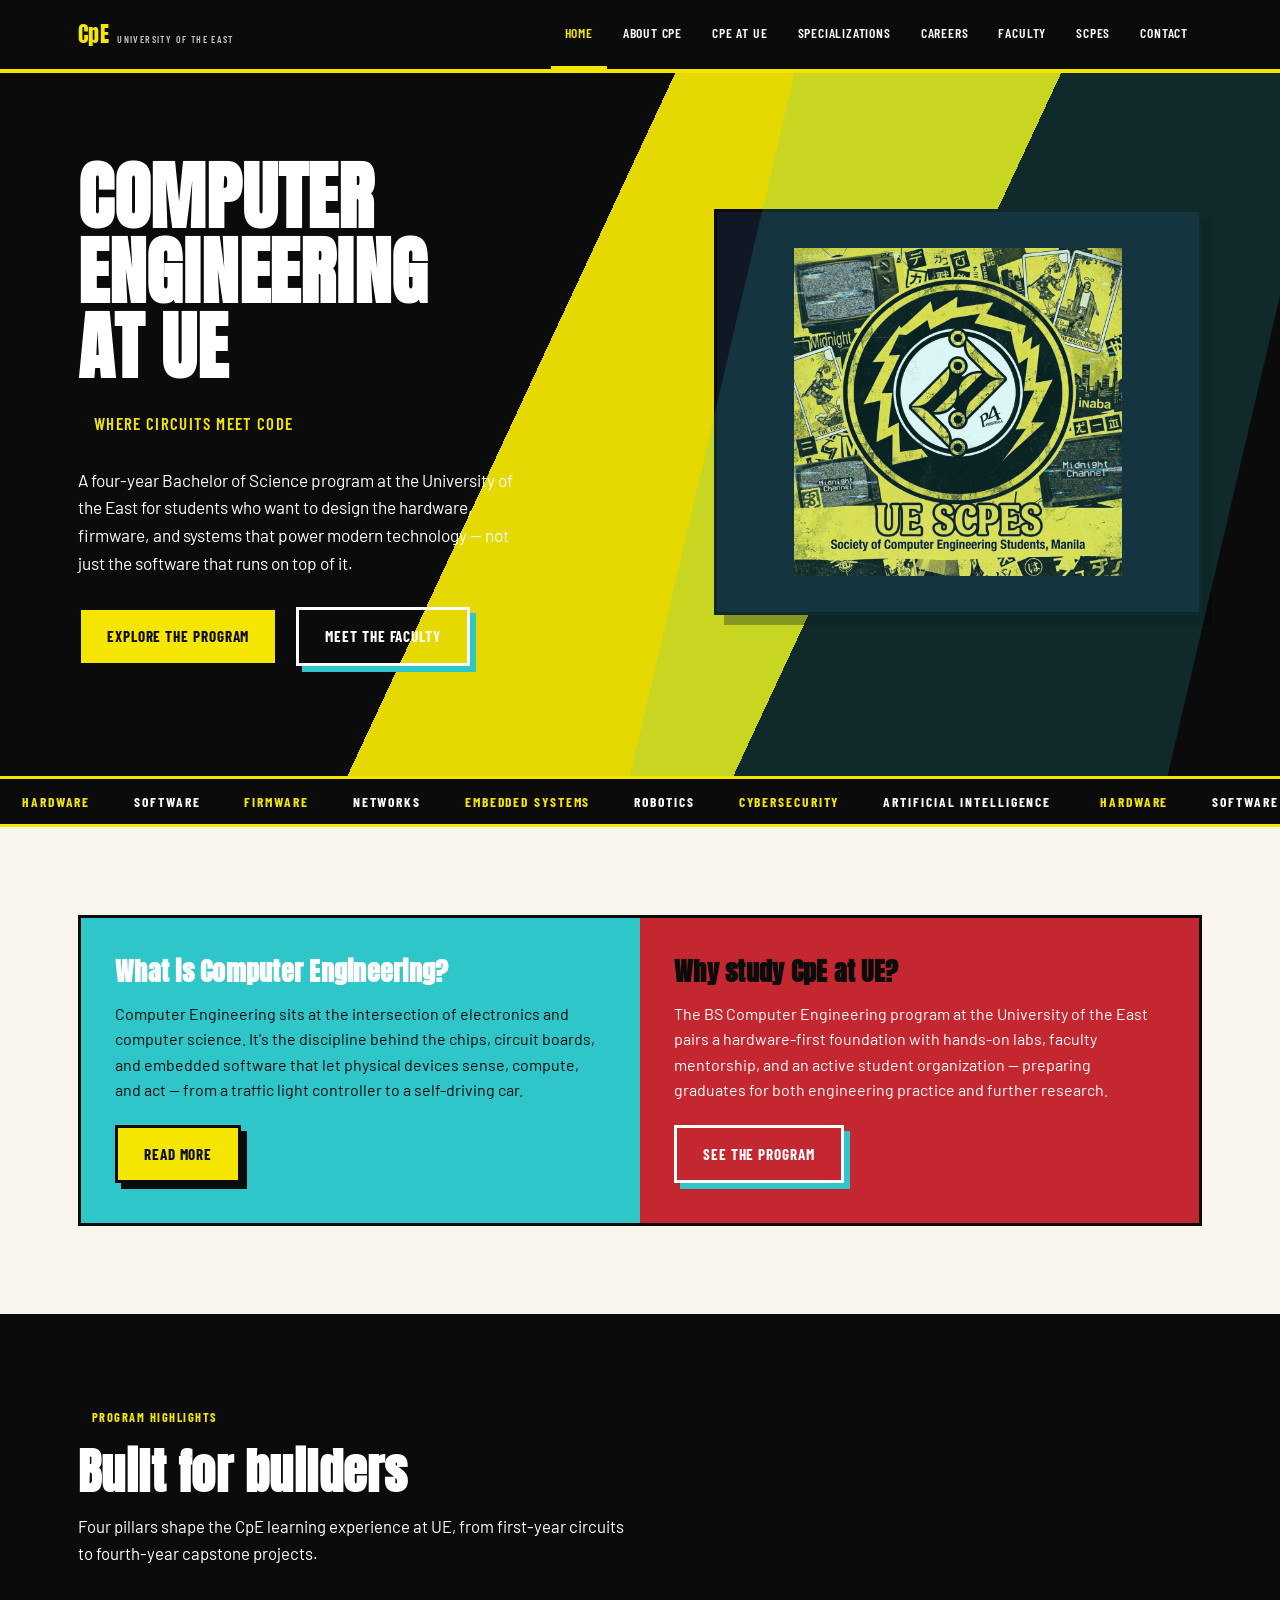
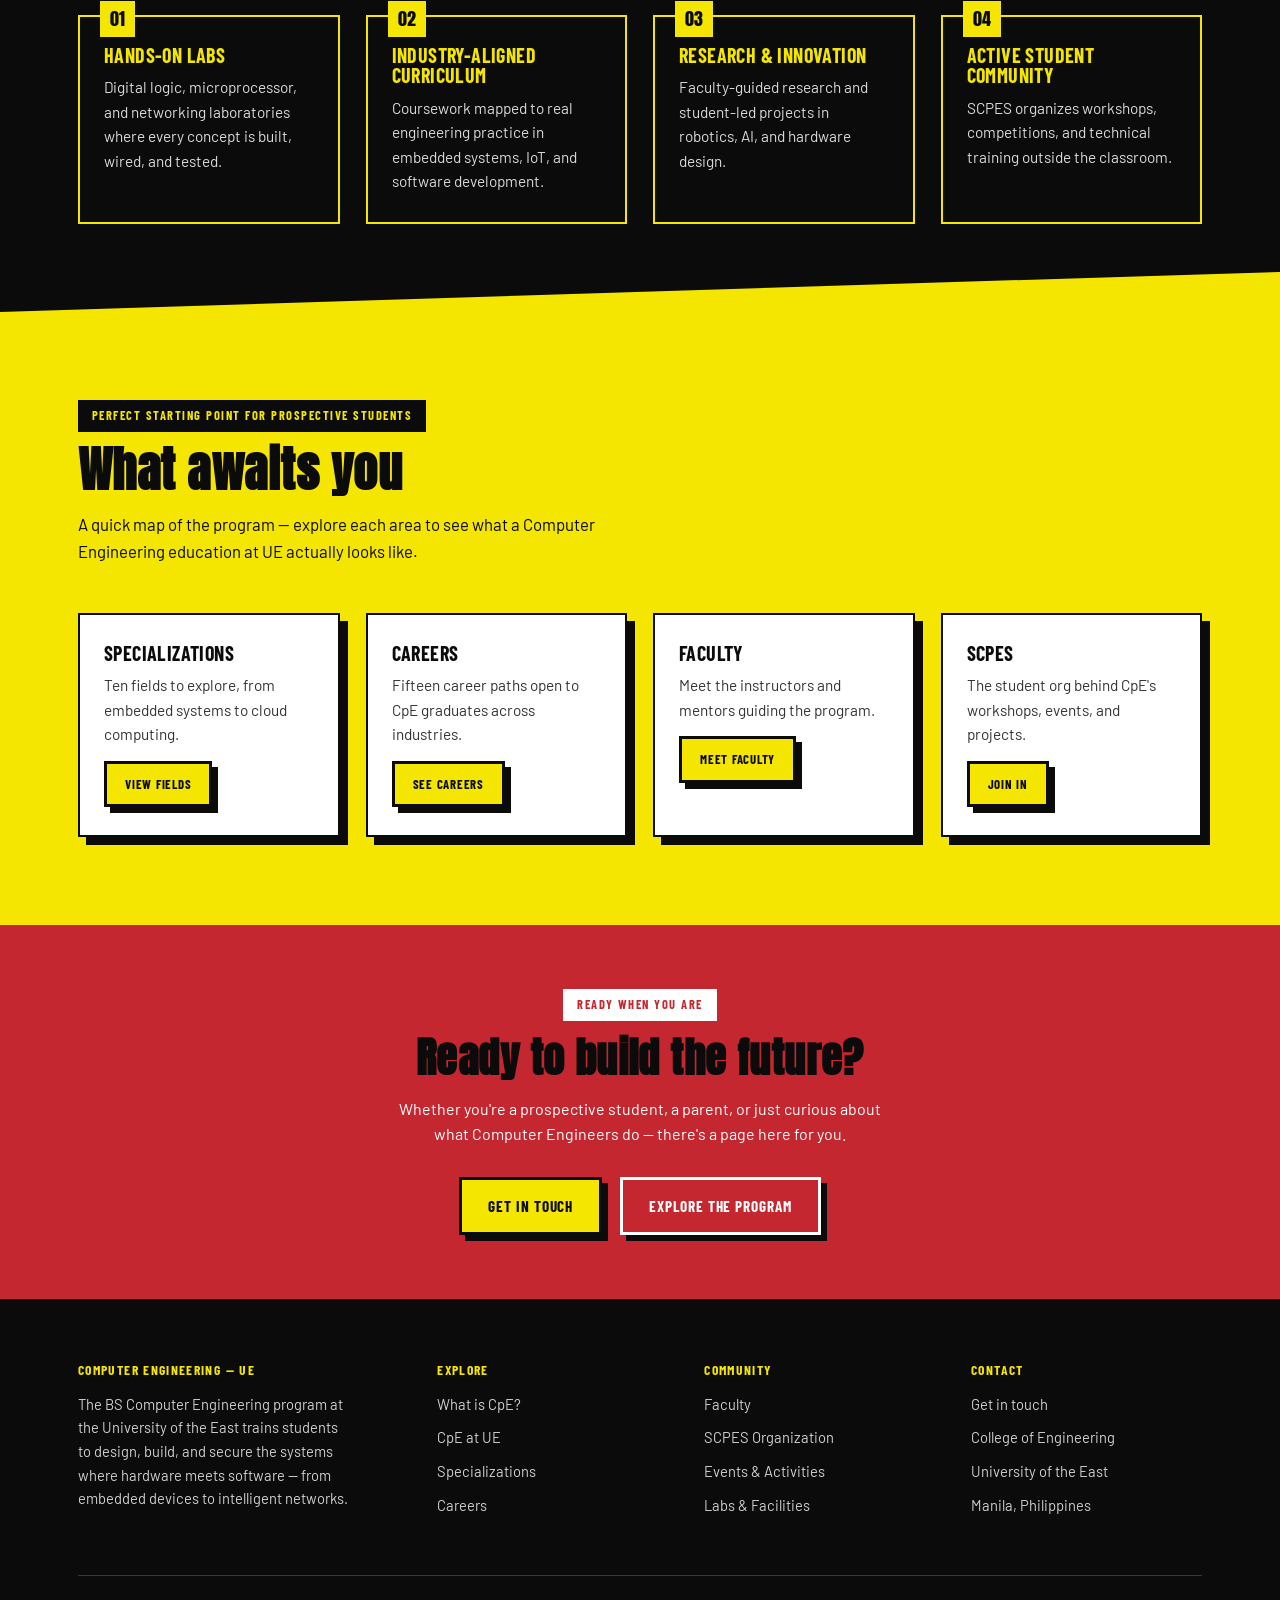
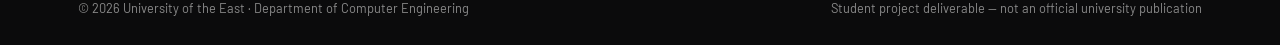
==== commit e8be4830: "Major update to the home page, added new logo, fixed the color schemes and fixed minor overlapping t" ====
--- a/index.html
+++ b/index.html
@@ -31,30 +31,8 @@
         <a class="btn btn-ghost" href="faculty.html">Meet the Faculty</a>
       </div>
     </div>
-    <div class="circuit-panel" aria-hidden="true">
-      <svg viewBox="0 0 400 320" xmlns="http://www.w3.org/2000/svg">
-        <rect width="400" height="320" fill="#101826"/>
-        <g stroke="#2FC6C9" stroke-width="2" fill="none" opacity="0.85">
-          <path d="M20 40 H140 V90 H260"/>
-          <path d="M20 120 H90 V200 H180 V260"/>
-          <path d="M380 30 H300 V100 H220 V150"/>
-          <path d="M380 280 H320 V220 H240 V180"/>
-          <path d="M60 300 V240 H140"/>
-        </g>
-        <g fill="#F4E600">
-          <circle cx="140" cy="40" r="5"/>
-          <circle cx="260" cy="90" r="5"/>
-          <circle cx="90" cy="120" r="5"/>
-          <circle cx="180" cy="200" r="5"/>
-          <circle cx="60" cy="300" r="5"/>
-          <circle cx="300" cy="30" r="5"/>
-          <circle cx="220" cy="100" r="5"/>
-          <circle cx="320" cy="280" r="5"/>
-          <circle cx="240" cy="220" r="5"/>
-        </g>
-        <rect x="150" y="140" width="80" height="50" fill="none" stroke="#F4E600" stroke-width="2.5"/>
-        <text x="190" y="170" fill="#F4E600" font-family="monospace" font-size="12" text-anchor="middle">CpE</text>
-      </svg>
+    <div class="circuit-panel" style="display:flex;align-items:center;justify-content:center;padding:36px;">
+      <img src="assets/images/org-logo.png" alt="UE Computer Engineering Organization Logo" style="max-width:80%;max-height:80%;width:auto;height:auto;object-fit:contain;">
     </div>
   </div>
 </section>
@@ -70,7 +48,7 @@
   <div class="wrap">
     <div class="panel-split">
       <div class="panel panel-teal">
-        <h3>What is Computer Engineering?</h3>
+        <h3 style="color:#fff;">What is Computer Engineering?</h3>
         <p>Computer Engineering sits at the intersection of electronics and computer
           science. It's the discipline behind the chips, circuit boards, and embedded
           software that let physical devices sense, compute, and act &mdash; from a
@@ -80,7 +58,7 @@
         </div>
       </div>
       <div class="panel panel-red">
-        <h3>Why study CpE at UE?</h3>
+        <h3 style="color:var(--ink);">Why study CpE at UE?</h3>
         <p>The BS Computer Engineering program at the University of the East pairs a
           hardware-first foundation with hands-on labs, faculty mentorship, and an
           active student organization &mdash; preparing graduates for both engineering
@@ -146,7 +124,7 @@
 <section class="cta-band">
   <div class="wrap">
     <span class="tag" style="background:#fff;color:var(--red);">Ready when you are</span>
-    <h2>Ready to build the future?</h2>
+    <h2 style="color:var(--ink);margin-top:16px;">Ready to build the future?</h2>
     <p>Whether you're a prospective student, a parent, or just curious about what
       Computer Engineers do &mdash; there's a page here for you.</p>
     <div class="btn-row">
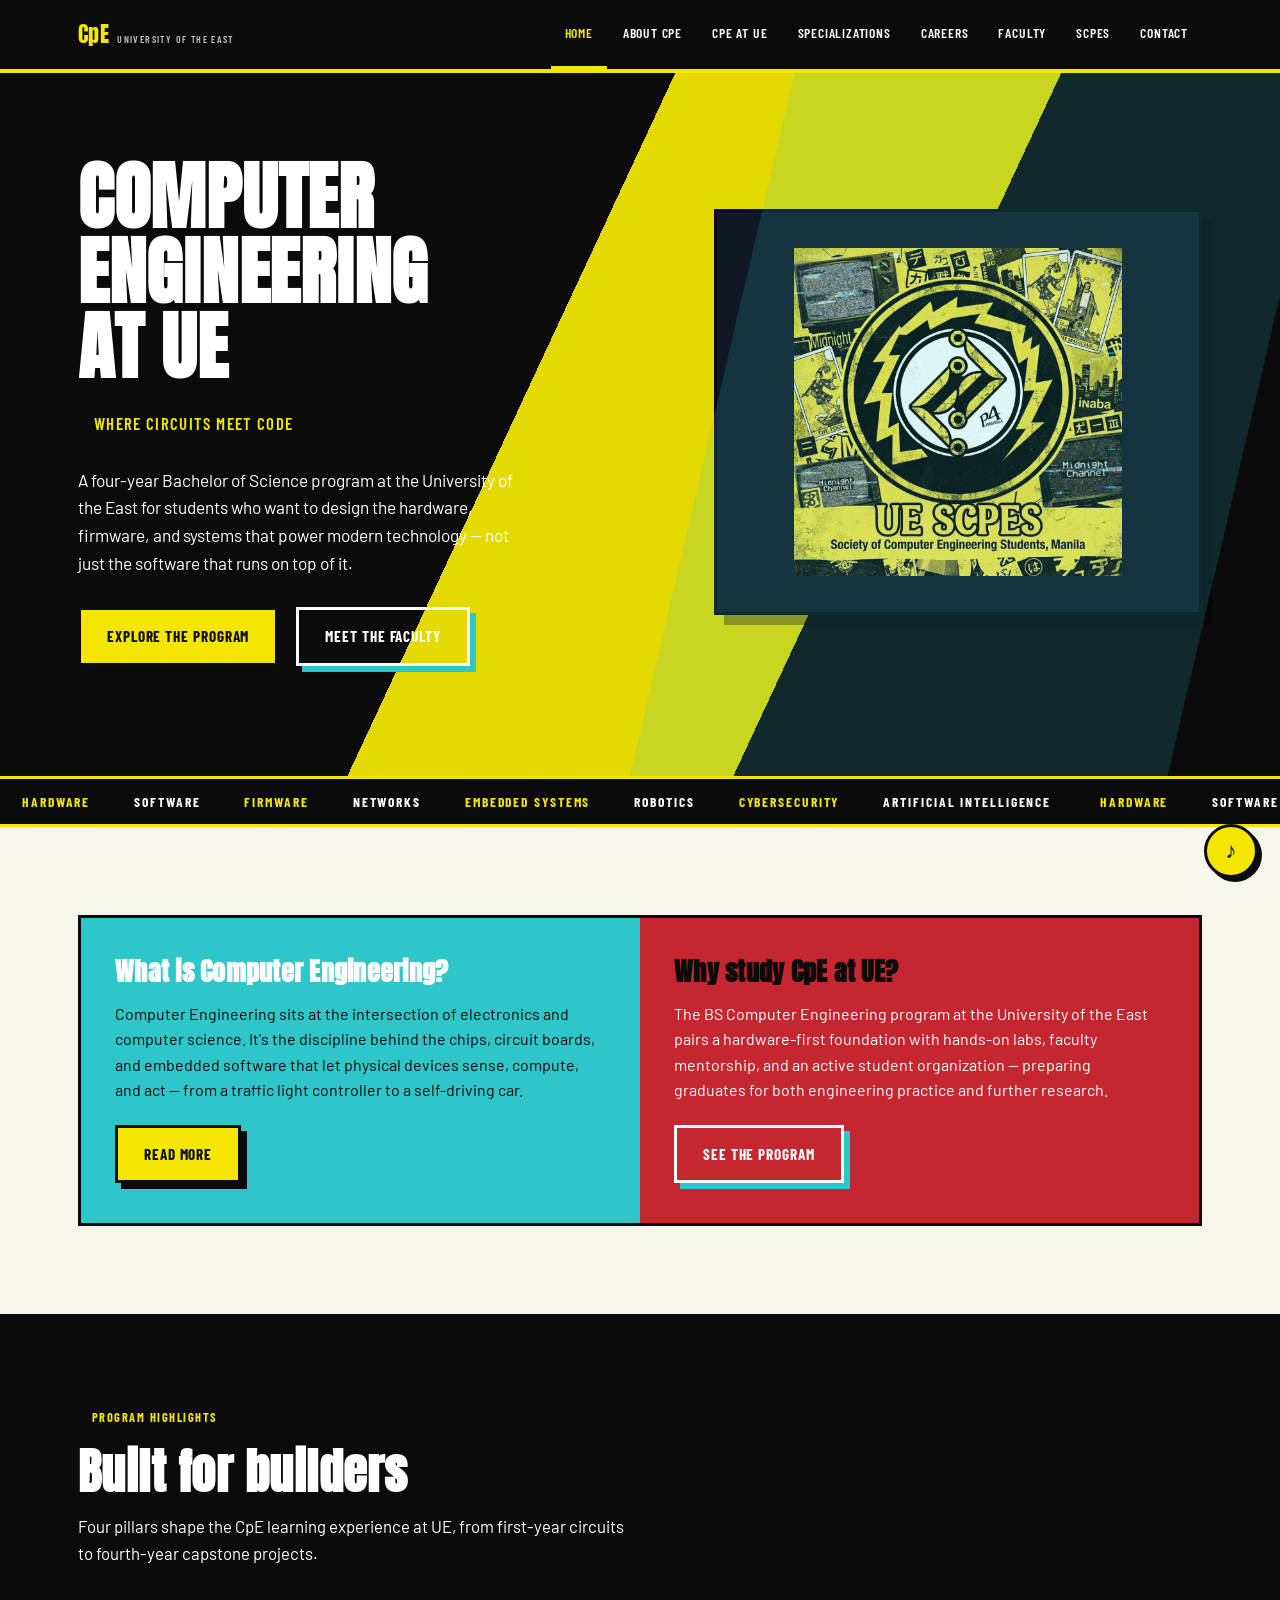
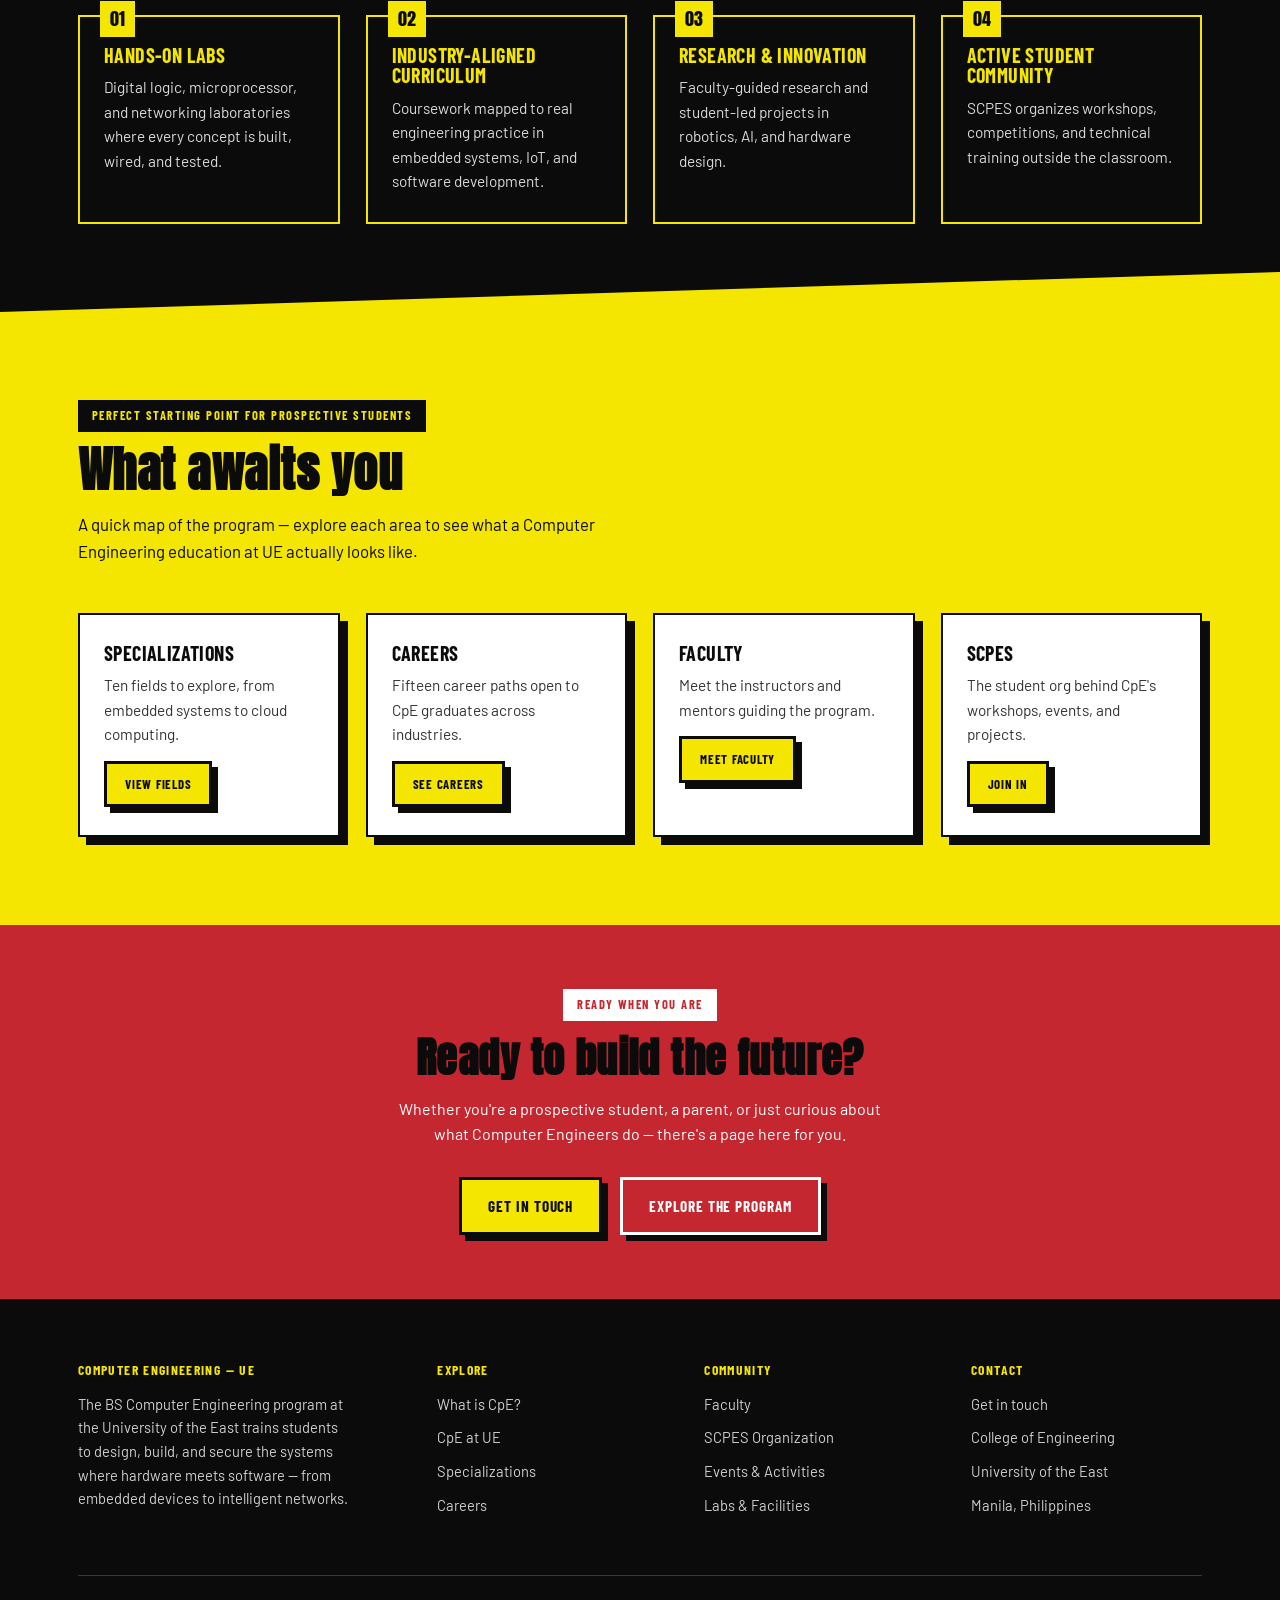
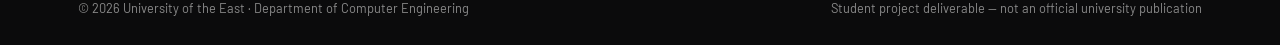
==== commit a67b62b7: "Added a big update to the site: Music! Featuring 5 songs from the hit-game Persona 4 to add good vib" ====
--- a/index.html
+++ b/index.html
@@ -179,5 +179,7 @@
     </div>
   </div>
 </footer>
+
+<script src="assets/js/player.js" defer></script>
 </body>
 </html>
--- a/assets/css/style.css
+++ b/assets/css/style.css
@@ -384,3 +384,96 @@
   .hero{padding:56px 0 70px;}
   .section{padding:60px 0;}
 }
+
+/* ---------- SITEWIDE AUDIO PLAYER WIDGET ---------- */
+.cpe-player{
+  position:fixed;
+  right:22px;bottom:22px;
+  z-index:200;
+  font-family:var(--font-head);
+  display:flex;flex-direction:column;align-items:flex-end;gap:14px;
+}
+.cpe-player-toggle{
+  width:54px;height:54px;
+  border-radius:50%;
+  background:var(--yellow);
+  color:var(--ink);
+  border:3px solid var(--ink);
+  font-size:1.4rem;
+  line-height:1;
+  display:flex;align-items:center;justify-content:center;
+  box-shadow:4px 4px 0 var(--ink);
+  cursor:pointer;
+  transition:transform .12s ease, box-shadow .12s ease, background .15s ease;
+  order:2;
+}
+.cpe-player-toggle:hover{transform:translate(-2px,-2px);box-shadow:6px 6px 0 var(--ink);}
+.cpe-player-toggle:active{transform:translate(0,0);box-shadow:2px 2px 0 var(--ink);}
+.cpe-player-toggle.is-playing{background:var(--teal);}
+.cpe-player-icon{display:block;}
+
+.cpe-player-panel{
+  order:1;
+  width:275px;
+  background:var(--ink);
+  color:#fff;
+  border:3px solid var(--ink);
+  outline:2px solid var(--yellow);
+  outline-offset:-2px;
+  box-shadow:8px 8px 0 rgba(0,0,0,.35);
+  padding:18px 18px 16px;
+}
+.cpe-player-track{
+  font-family:var(--font-head);
+  font-weight:700;
+  font-size:.8rem;
+  letter-spacing:.02em;
+  text-transform:uppercase;
+  color:var(--yellow);
+  margin-bottom:14px;
+  line-height:1.25;
+  display:-webkit-box;
+  -webkit-line-clamp:2;
+  -webkit-box-orient:vertical;
+  overflow:hidden;
+  text-overflow:ellipsis;
+}
+.cpe-player-row{
+  display:flex;align-items:center;justify-content:center;gap:14px;
+  margin-bottom:14px;
+}
+.cpe-player-btn{
+  background:transparent;
+  border:2px solid #fff;
+  color:#fff;
+  width:38px;height:38px;
+  border-radius:50%;
+  font-size:1rem;
+  display:flex;align-items:center;justify-content:center;
+  cursor:pointer;
+  transition:background .12s ease, color .12s ease, border-color .12s ease;
+}
+.cpe-player-btn:hover{border-color:var(--teal);color:var(--teal);}
+.cpe-player-btn-main{
+  width:46px;height:46px;
+  background:var(--yellow);
+  border-color:var(--ink);
+  color:var(--ink);
+  font-size:1.05rem;
+}
+.cpe-player-btn-main:hover{background:var(--teal);border-color:var(--ink);color:var(--ink);}
+.cpe-player-volume-row{
+  display:flex;align-items:center;gap:10px;
+}
+.cpe-player-vol-icon{font-size:.95rem;opacity:.8;}
+.cpe-player-volume-row input[type="range"]{
+  flex:1;
+  accent-color:var(--teal);
+  cursor:pointer;
+}
+
+@media (max-width:640px){
+  .cpe-player{right:14px;bottom:14px;}
+  .cpe-player-toggle{width:46px;height:46px;font-size:1.15rem;}
+  .cpe-player-panel{width:220px;padding:16px 14px 14px;}
+}
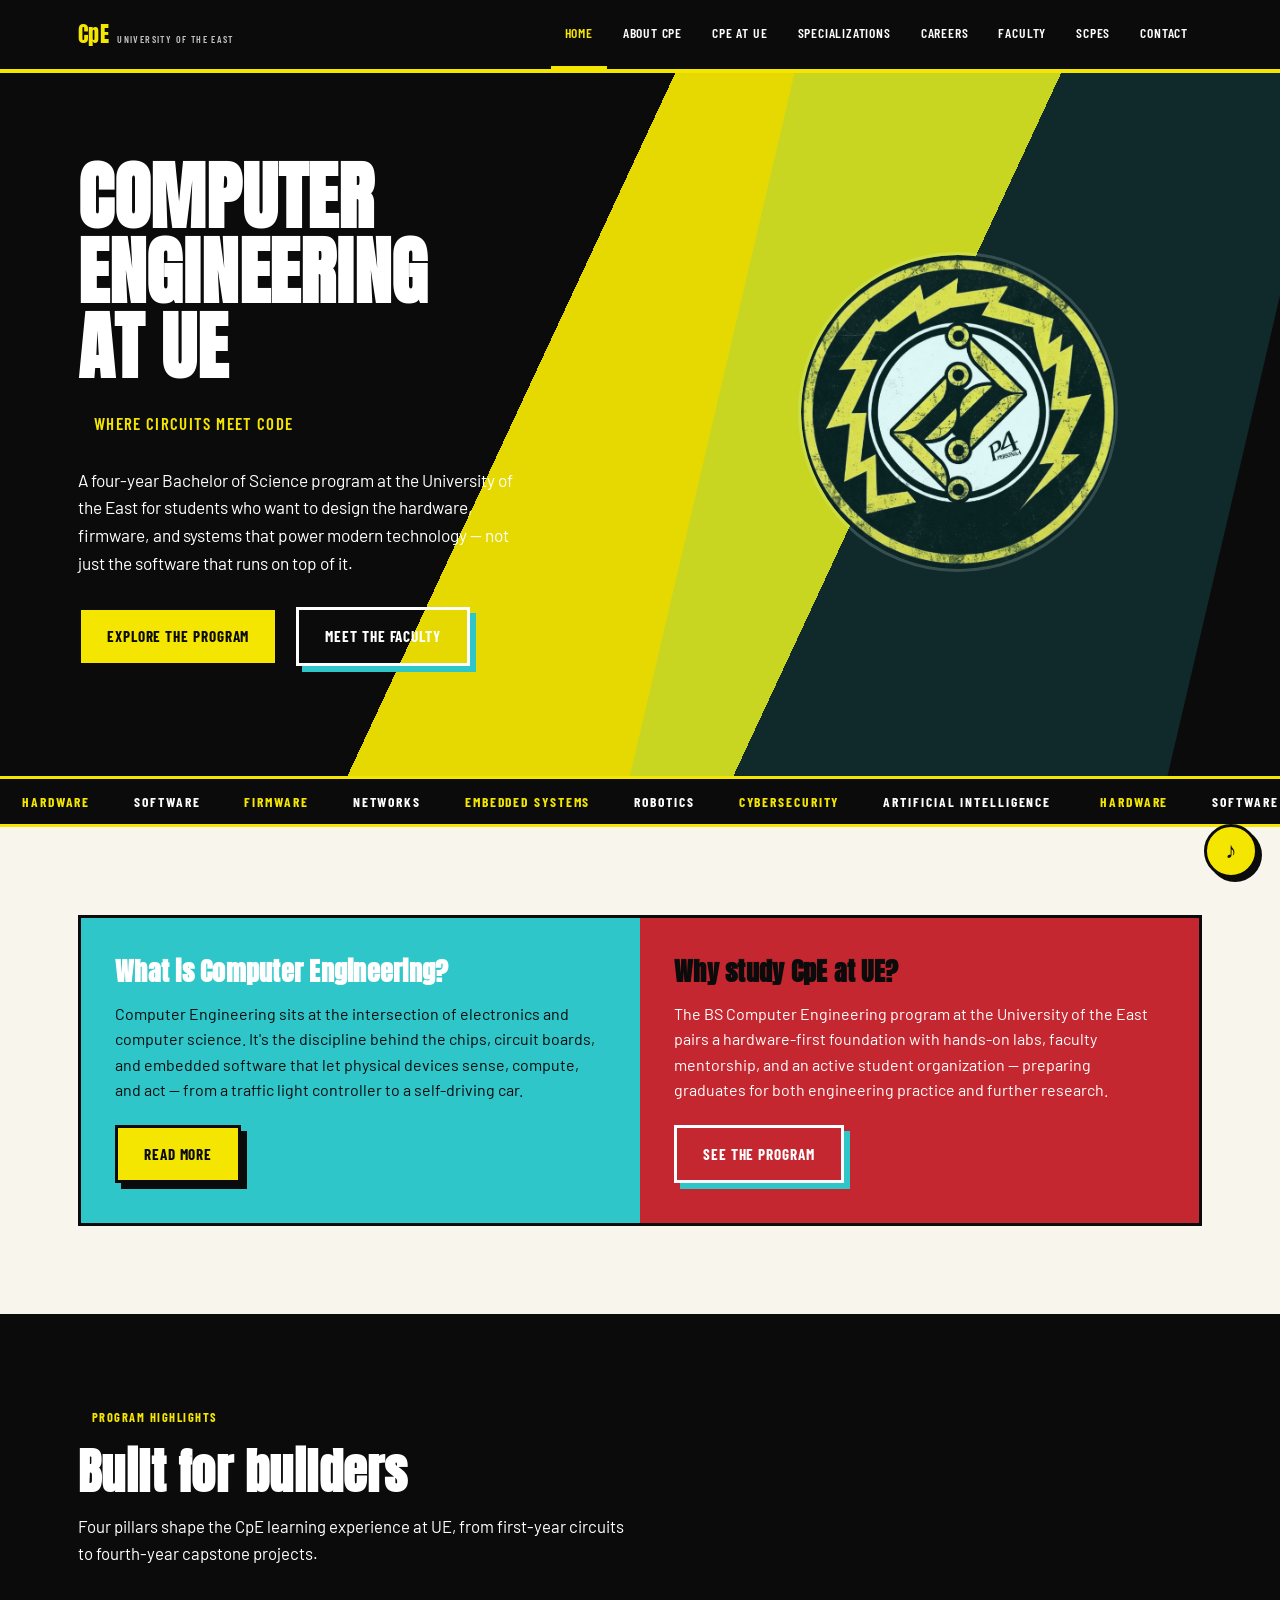
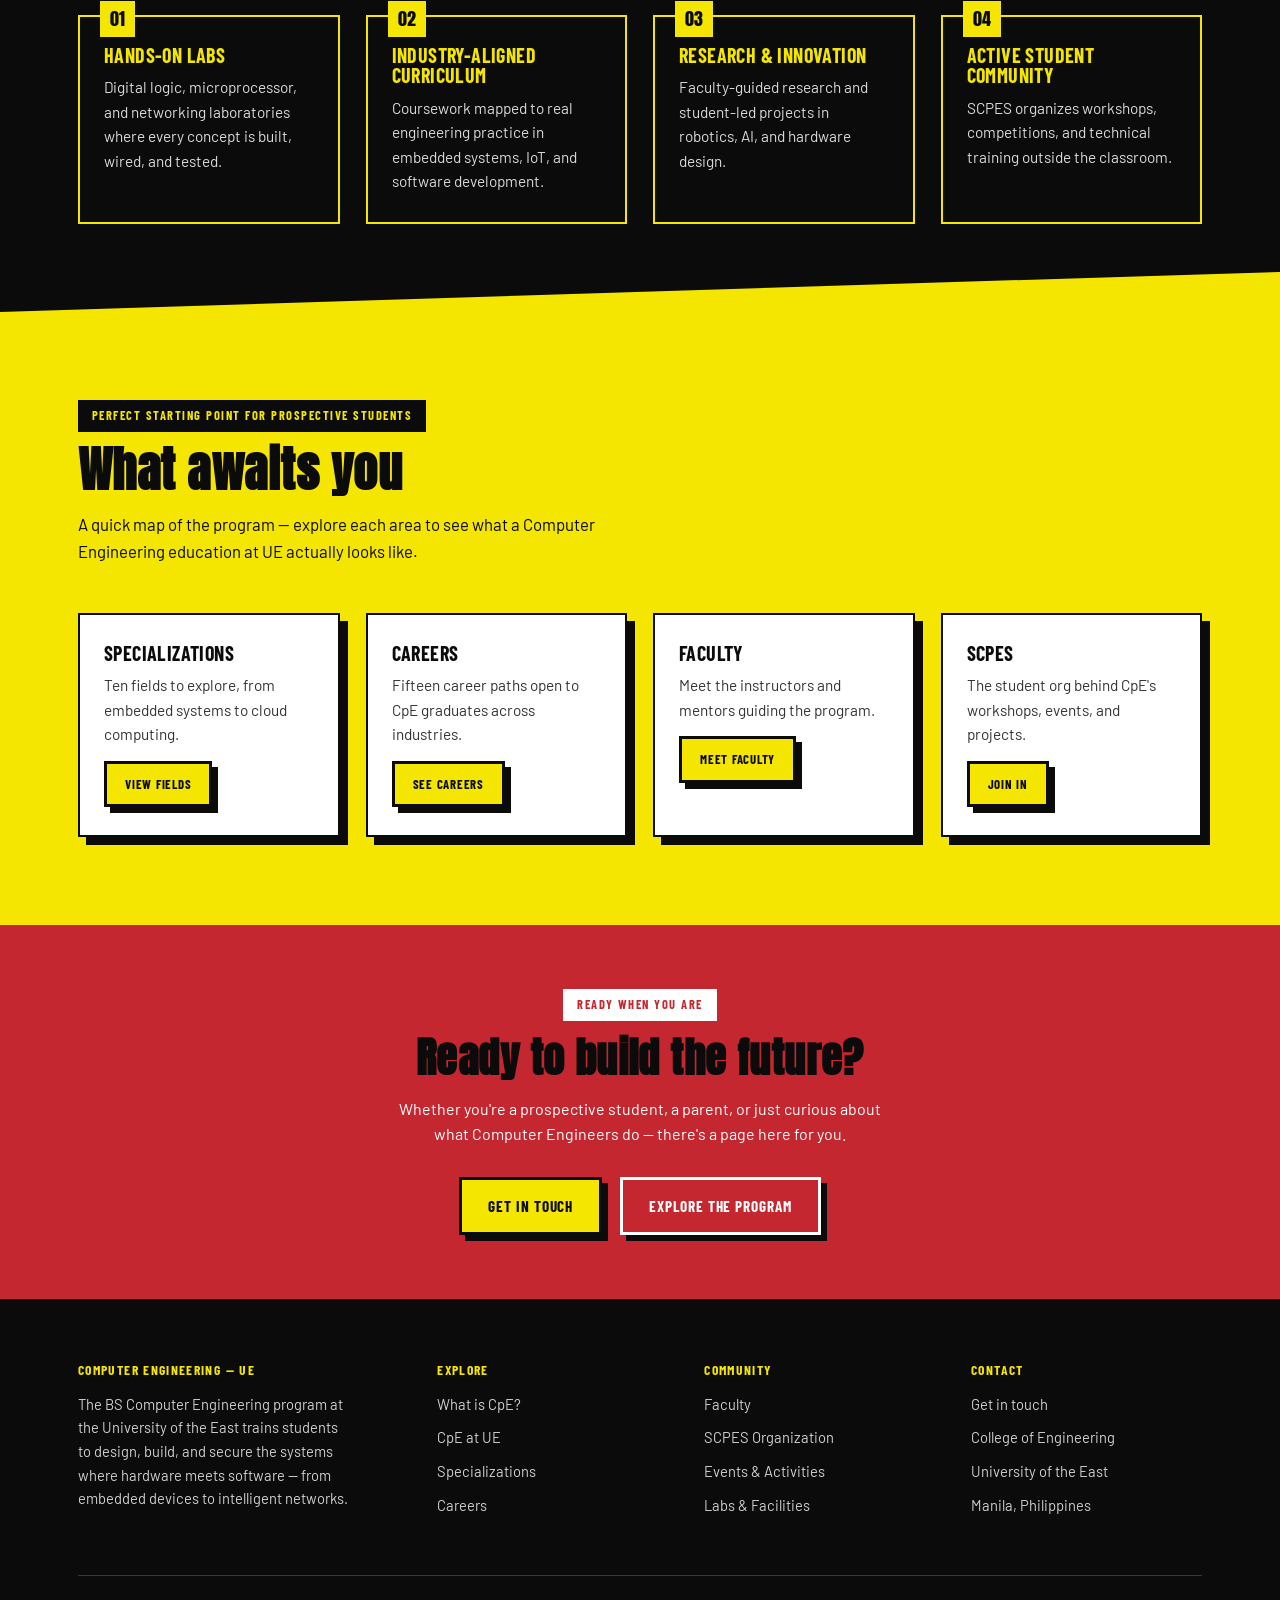
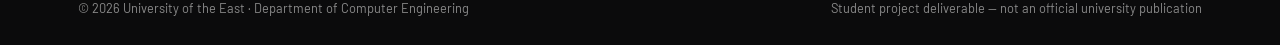
==== commit 94e66351: "Changed the logo to just the circle in the index.html" ====
--- a/index.html
+++ b/index.html
@@ -31,9 +31,9 @@
         <a class="btn btn-ghost" href="faculty.html">Meet the Faculty</a>
       </div>
     </div>
-    <div class="circuit-panel" style="display:flex;align-items:center;justify-content:center;padding:36px;">
-      <img src="assets/images/org-logo.png" alt="UE Computer Engineering Organization Logo" style="max-width:80%;max-height:80%;width:auto;height:auto;object-fit:contain;">
-    </div>
+      <div class="hero-logo">
+       <img src="assets/images/org-logo.png" alt="UE Computer Engineering Organization Logo">
+      </div>
   </div>
 </section>
 
--- a/assets/css/style.css
+++ b/assets/css/style.css
@@ -180,14 +180,20 @@
   font-size:1.08rem;
   max-width:46ch;
 }
-.circuit-panel{
-  position:relative;
-  background:var(--navy);
-  border:3px solid var(--ink);
-  min-height:280px;
-  box-shadow:10px 10px 0 rgba(0,0,0,.35);
-}
-.circuit-panel svg{width:100%;height:100%;display:block;}
+.hero-logo{
+  display:flex;
+  align-items:center;
+  justify-content:center;
+}
+.hero-logo img{
+  width:100%;
+  max-width:320px;
+  aspect-ratio:1/1;
+  object-fit:cover;
+  border-radius:50%;
+  border:3px solid var(--line-light);
+  display:block;
+}
 
 /* ---------- TICKER ---------- */
 .ticker{
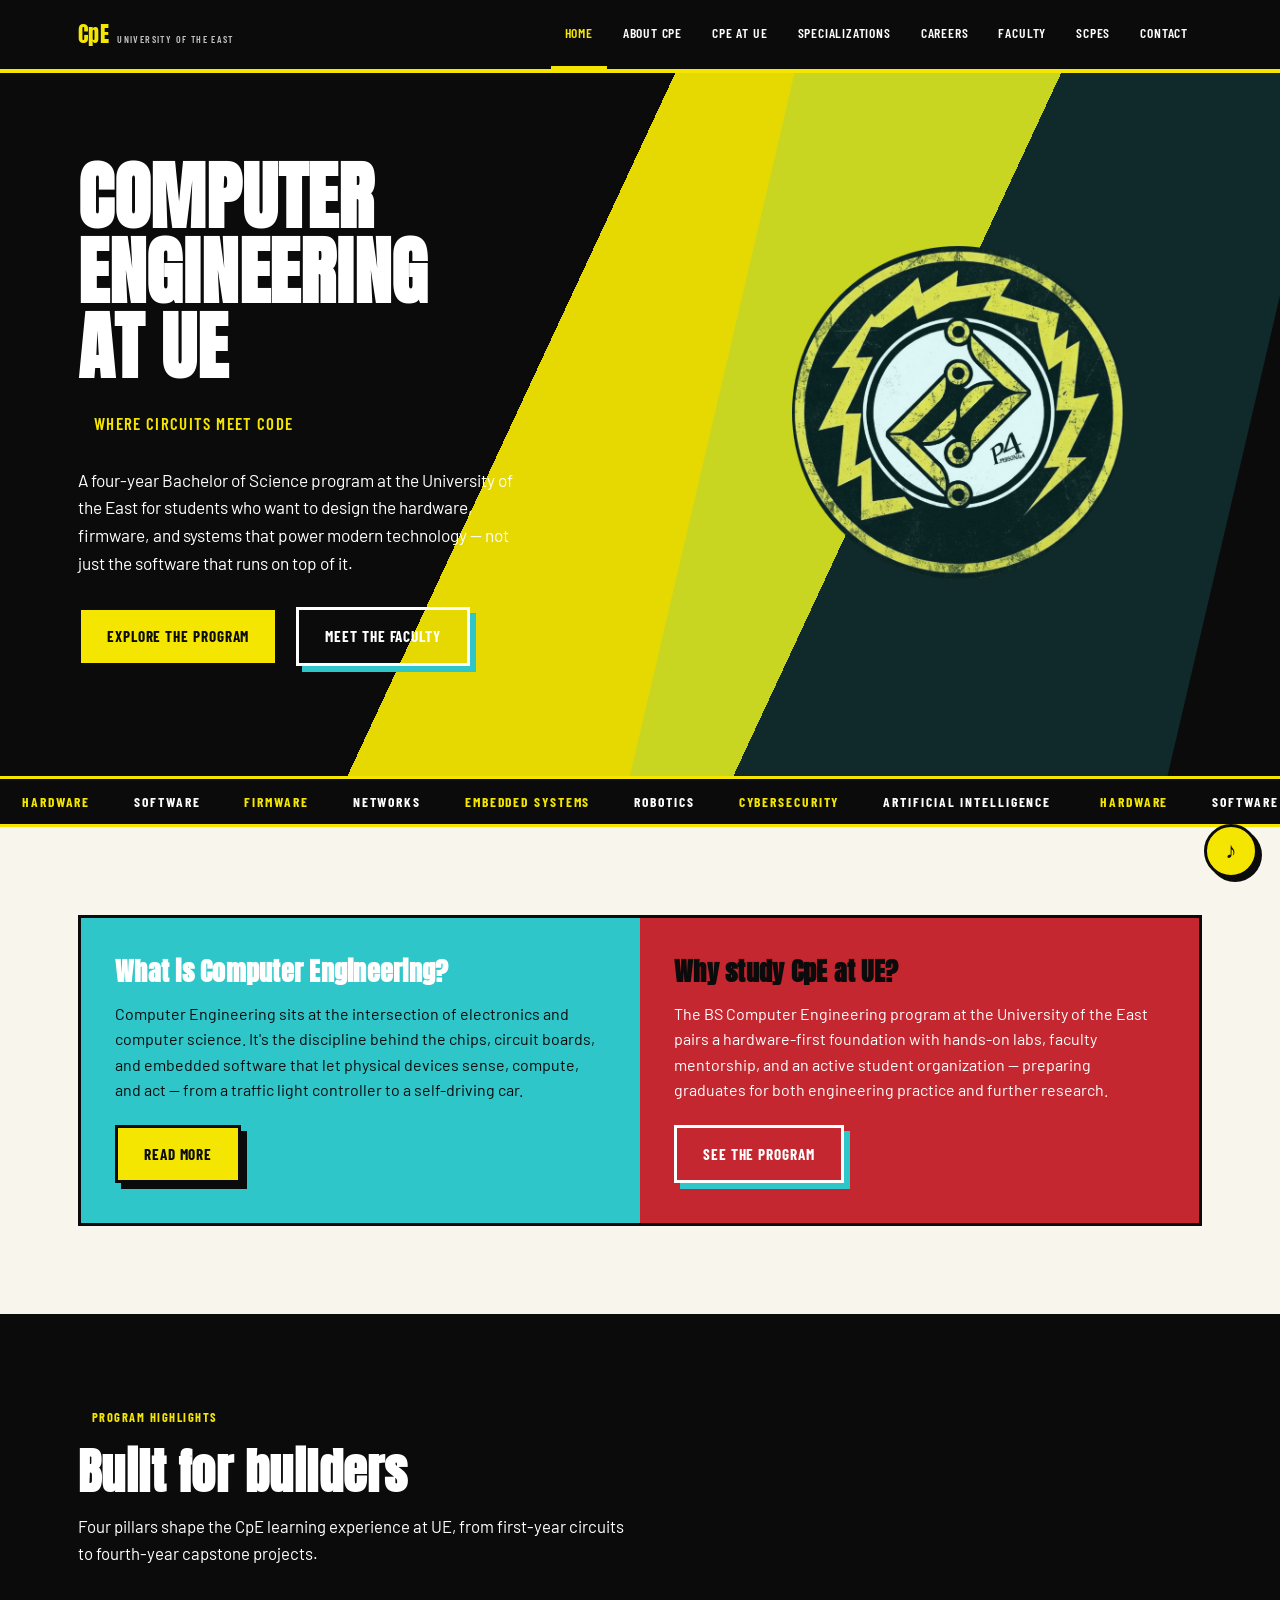
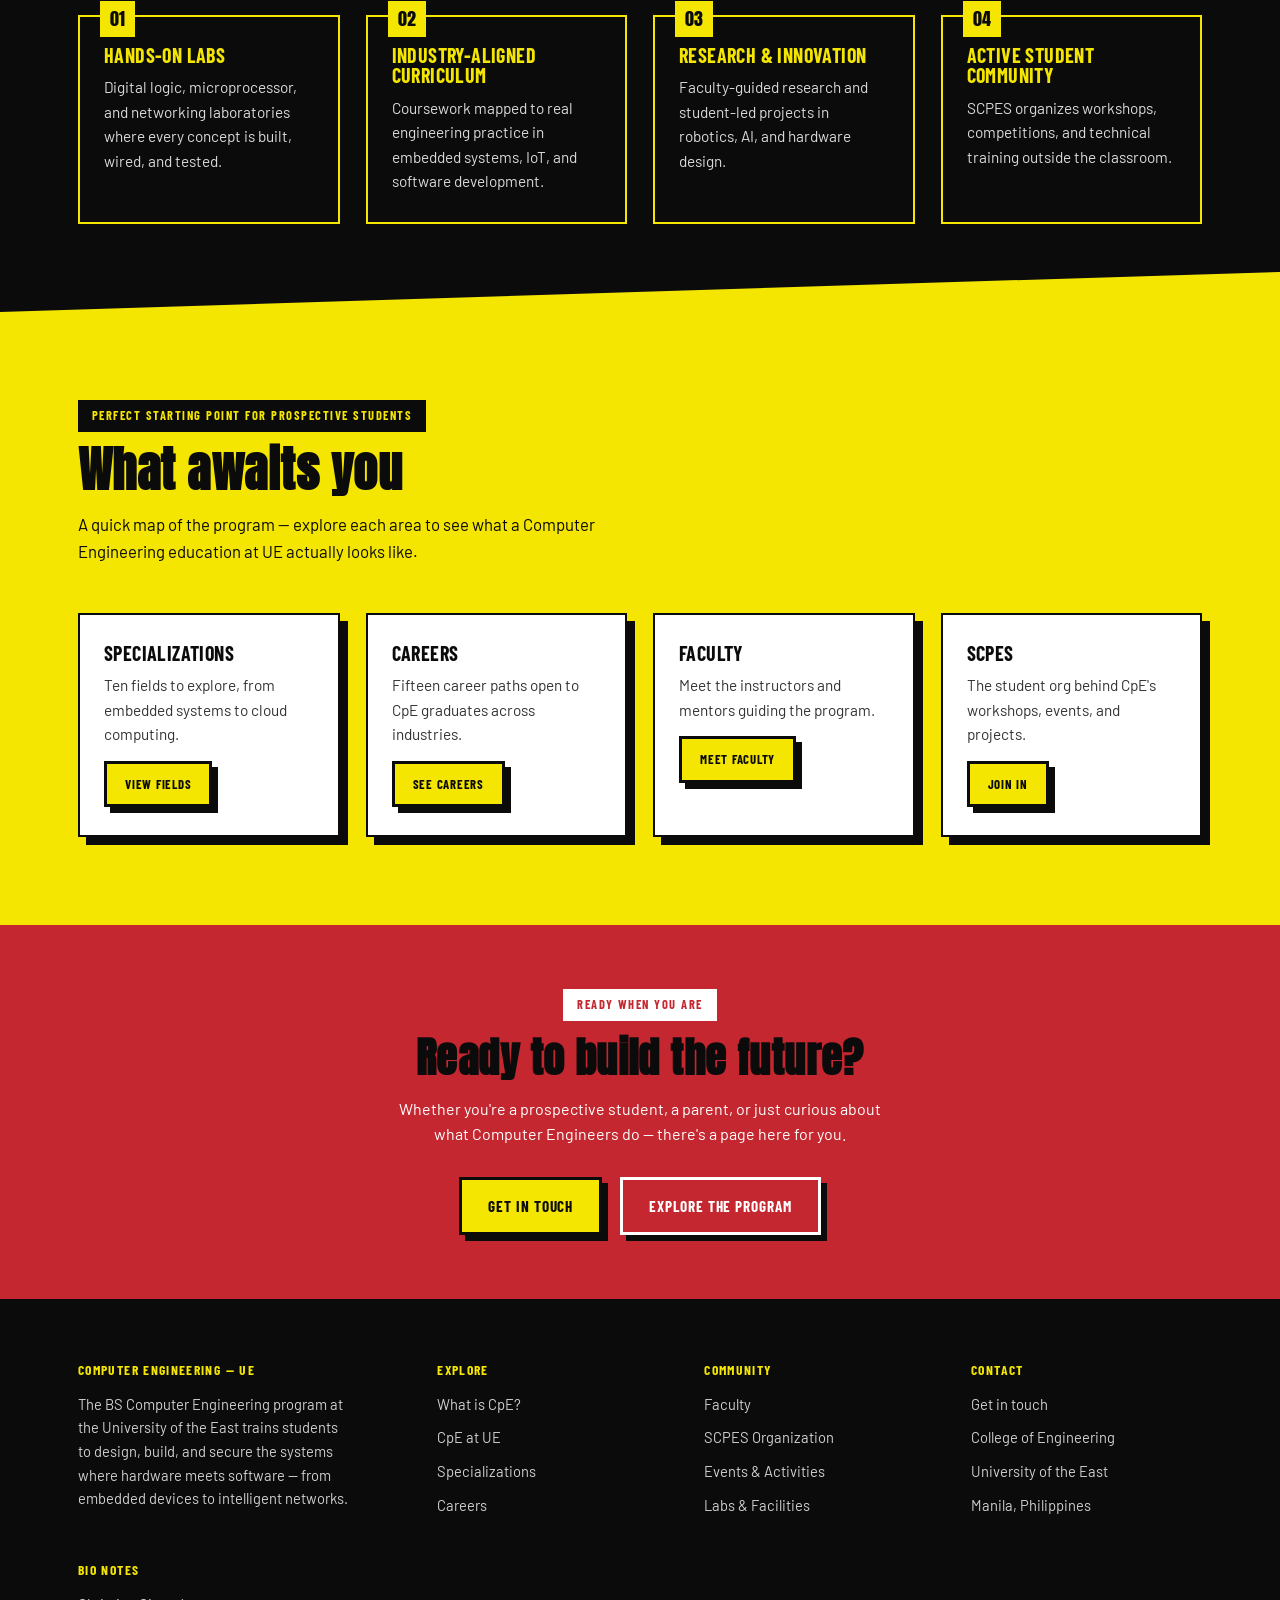
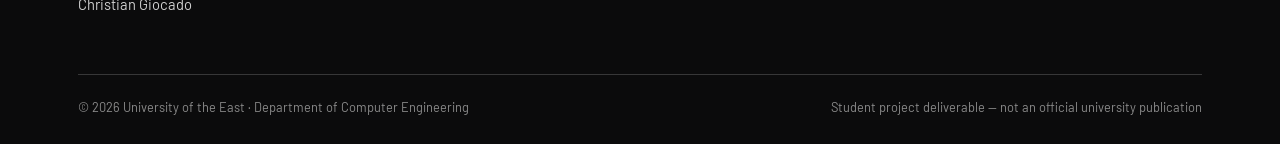
==== commit 1b92a7dd: "Fixed the issue of bio note not opening, added the bio note link throughout all the pages respective" ====
--- a/index.html
+++ b/index.html
@@ -31,9 +31,9 @@
         <a class="btn btn-ghost" href="faculty.html">Meet the Faculty</a>
       </div>
     </div>
-      <div class="hero-logo">
-       <img src="assets/images/org-logo.png" alt="UE Computer Engineering Organization Logo">
-      </div>
+    <div class="circuit-panel" style="display:flex;align-items:center;justify-content:center;padding:36px;">
+      <img src="assets/images/org-logo.png" alt="UE Computer Engineering Organization Logo" style="max-width:80%;max-height:80%;width:auto;height:auto;object-fit:contain;">
+    </div>
   </div>
 </section>
 
@@ -172,6 +172,12 @@
           <li>Manila, Philippines</li>
         </ul>
       </div>
+      <div>
+        <h4>Bio Notes</h4>
+        <ul>
+          <li><a href="bionote/index1.html">Christian Giocado</a></li>
+        </ul>
+      </div>
     </div>
     <div class="footer-bottom">
       <span>&copy; 2026 University of the East &middot; Department of Computer Engineering</span>
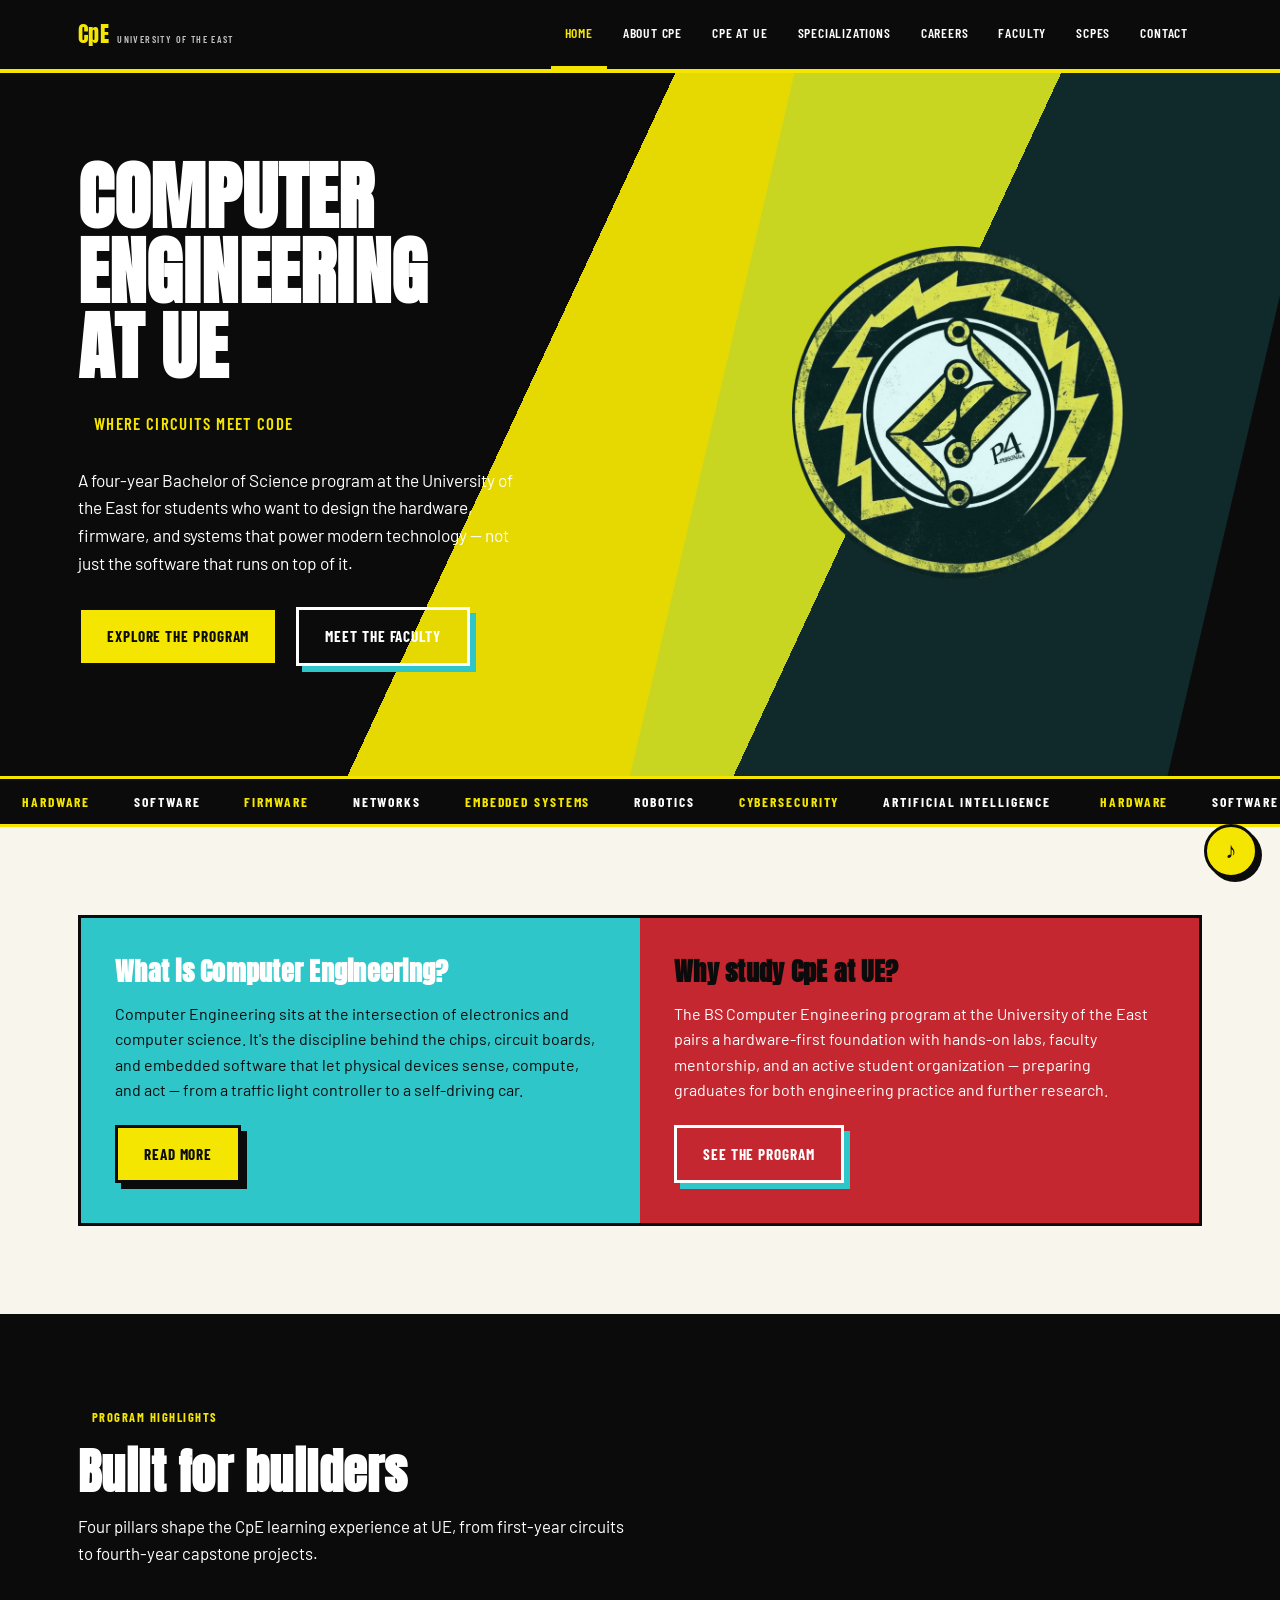
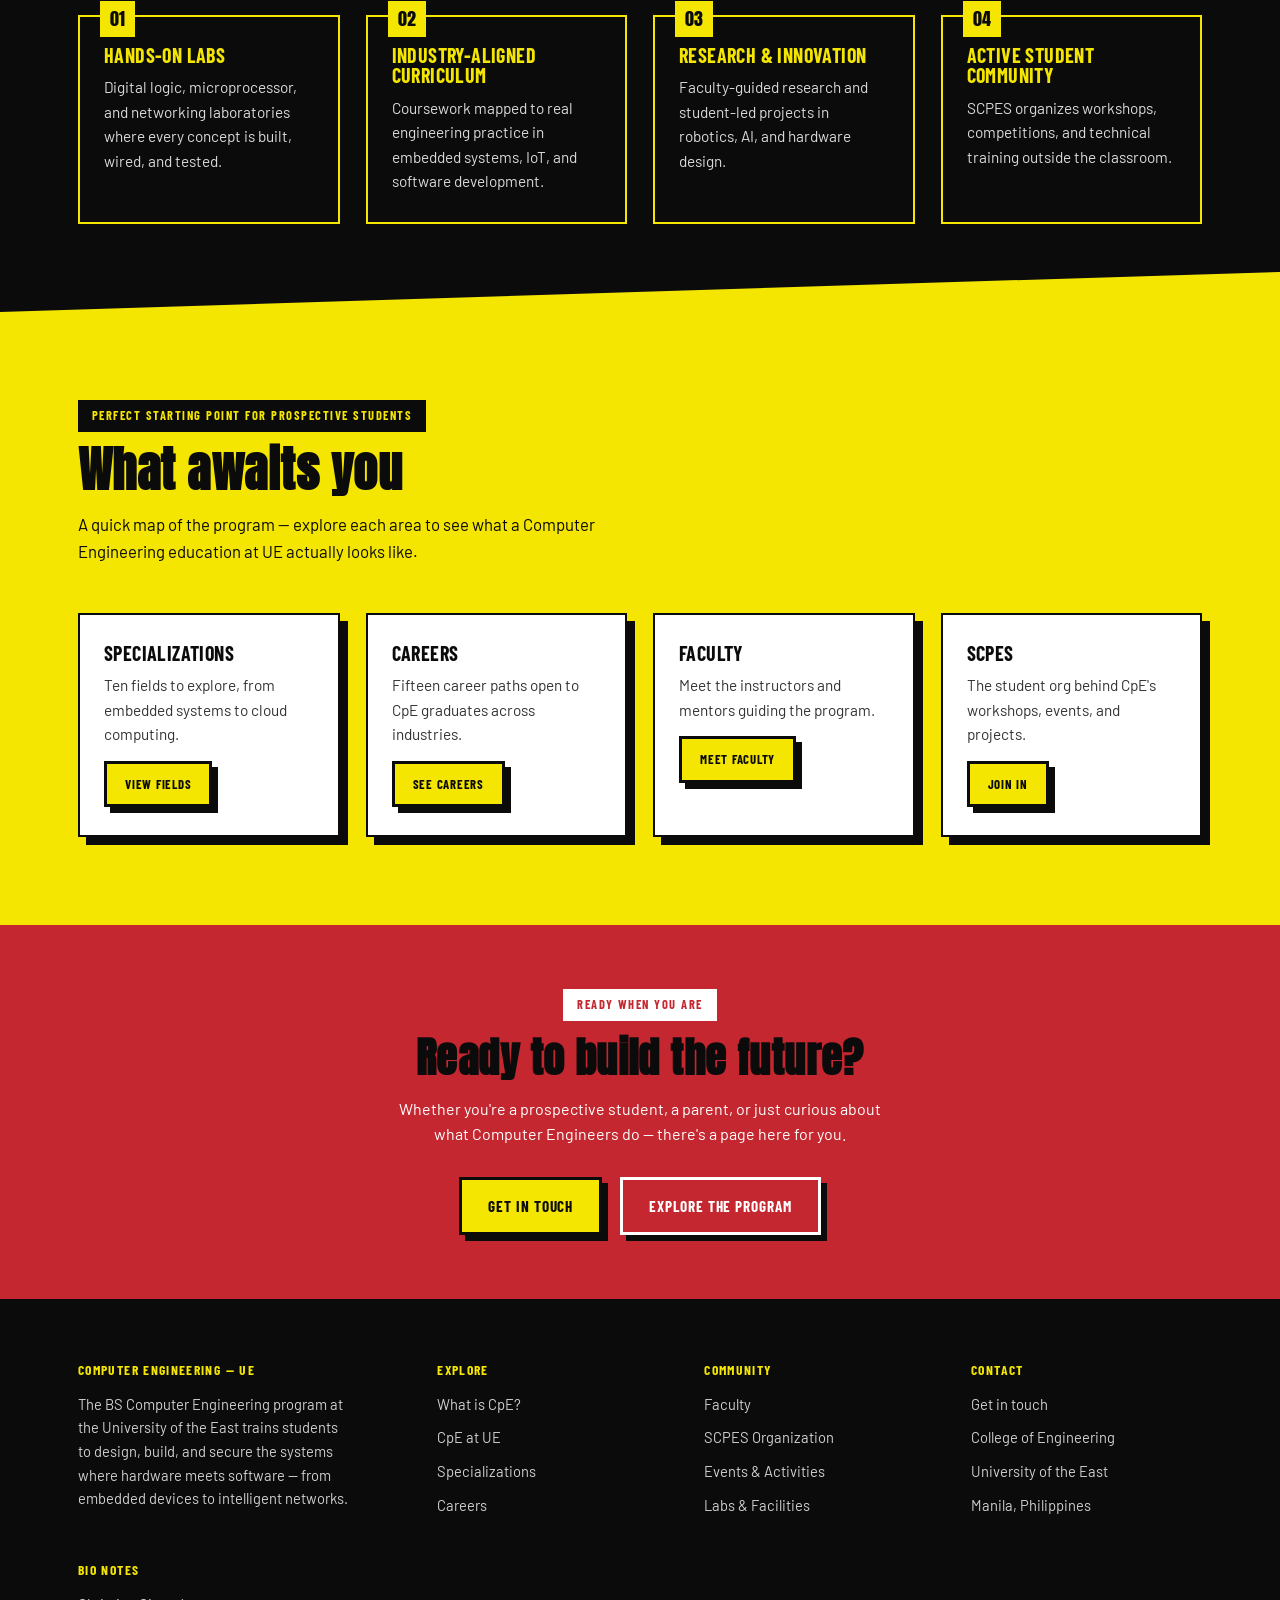
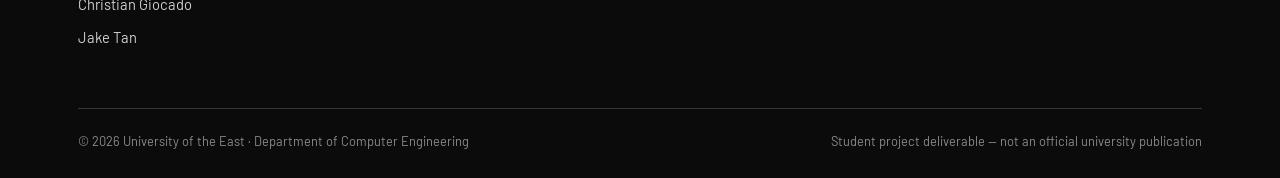
==== commit 576b0a21: "Added Jake Tan's Bio note throughout the pages." ====
--- a/index.html
+++ b/index.html
@@ -176,6 +176,7 @@
         <h4>Bio Notes</h4>
         <ul>
           <li><a href="bionote/index1.html">Christian Giocado</a></li>
+          <li><a href="bionote/index2.html">Jake Tan</a></li>
         </ul>
       </div>
     </div>
